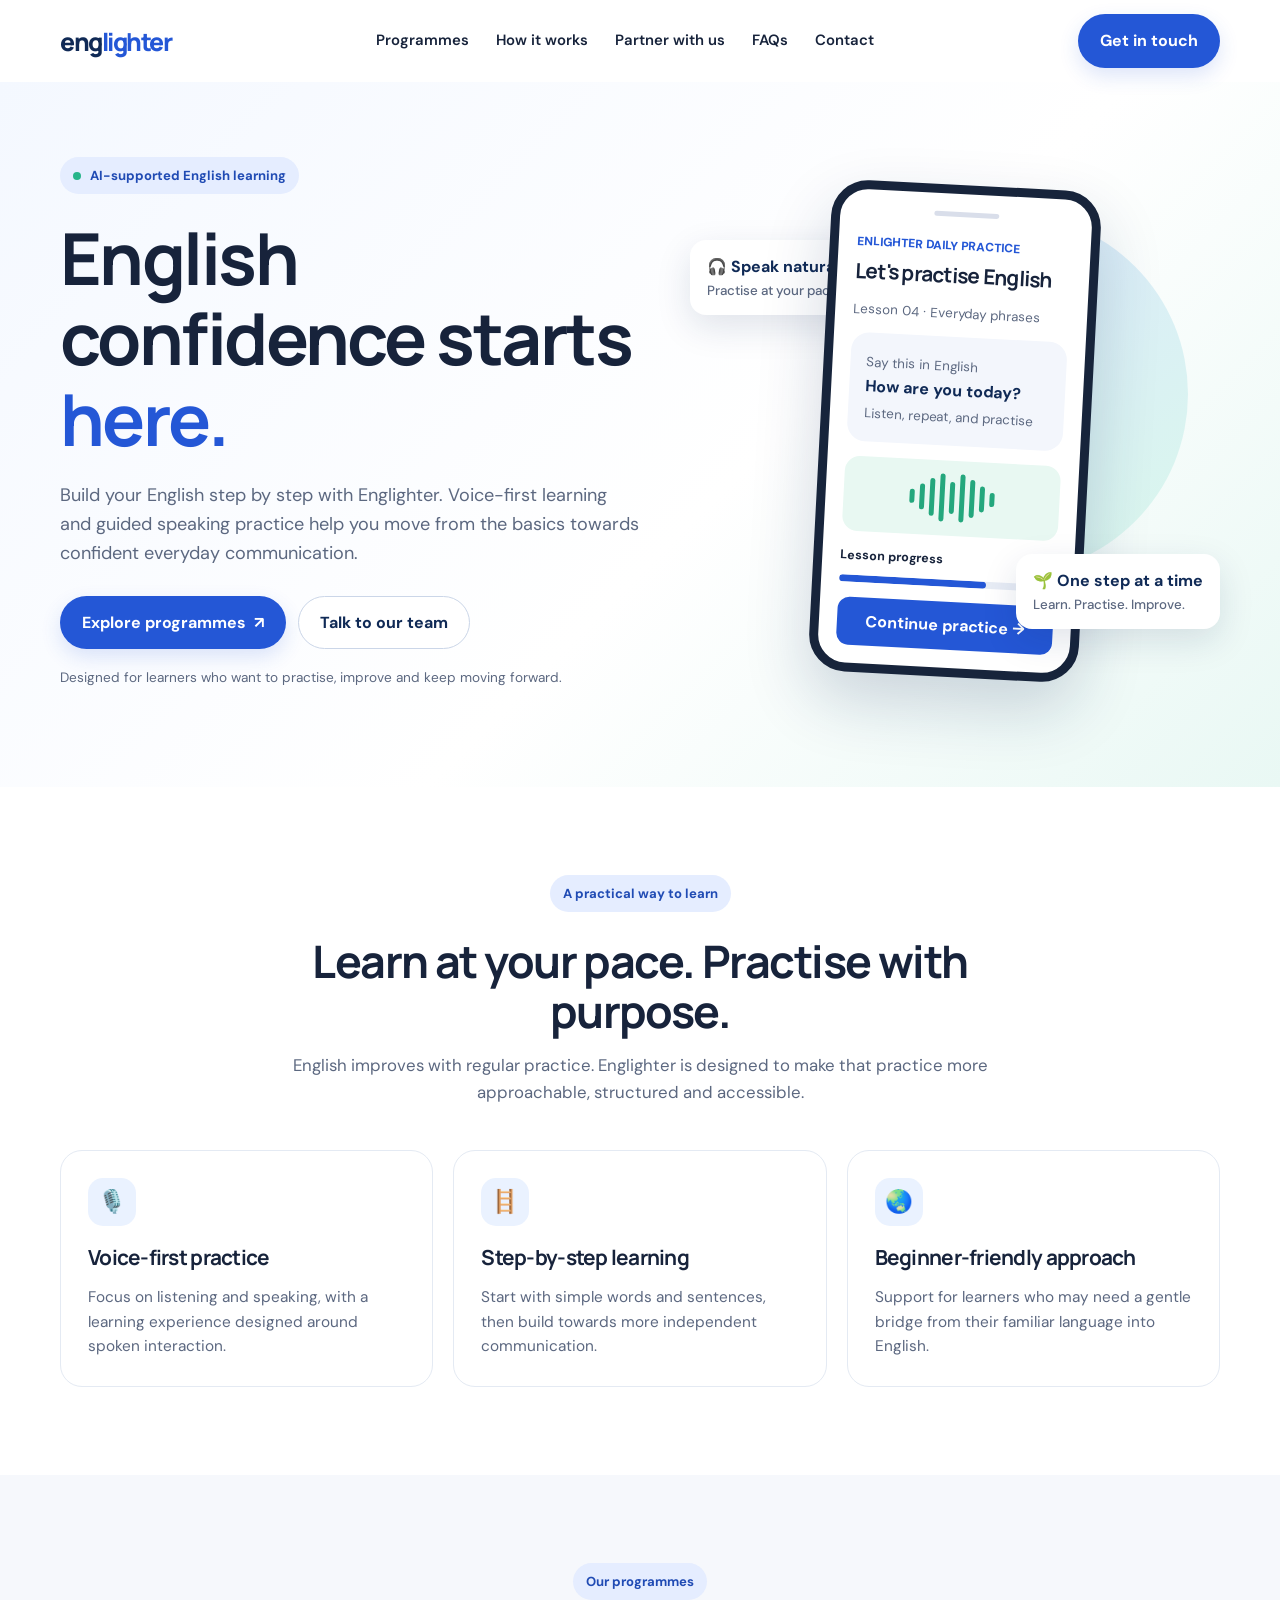
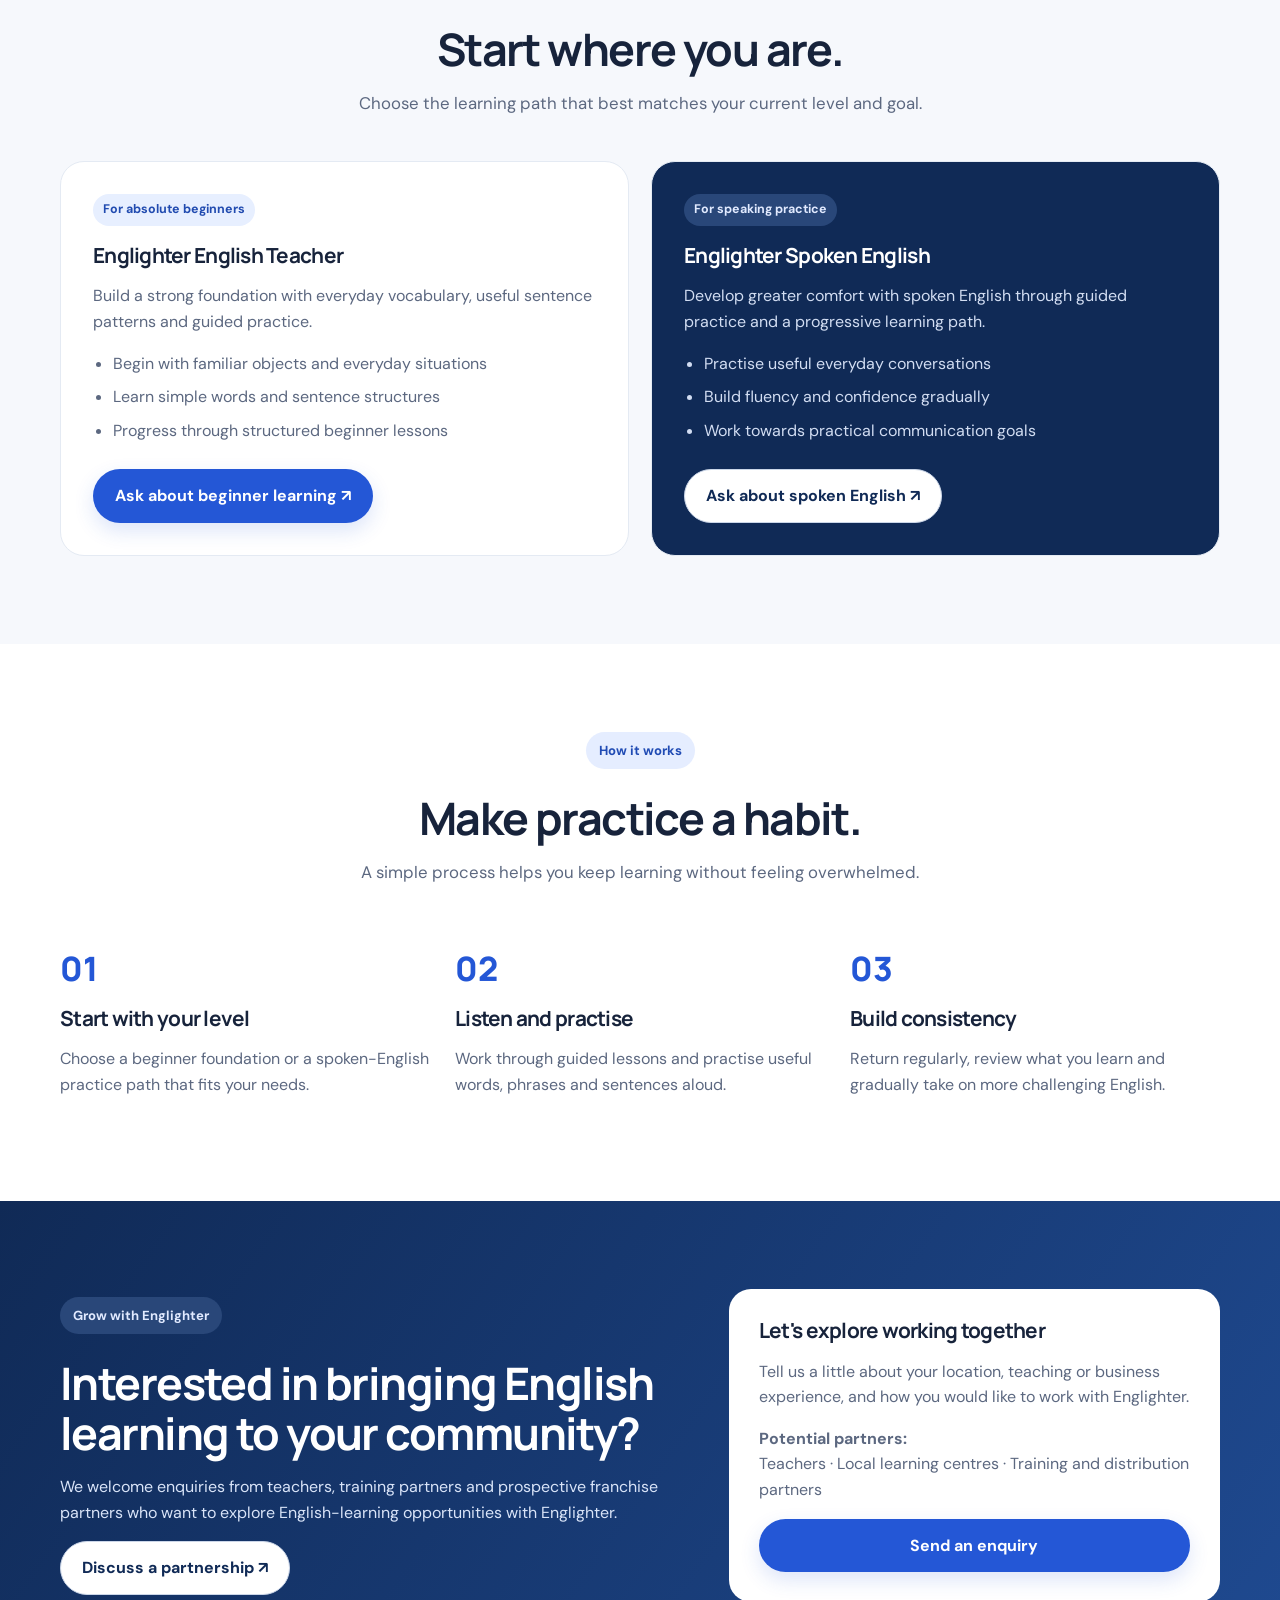
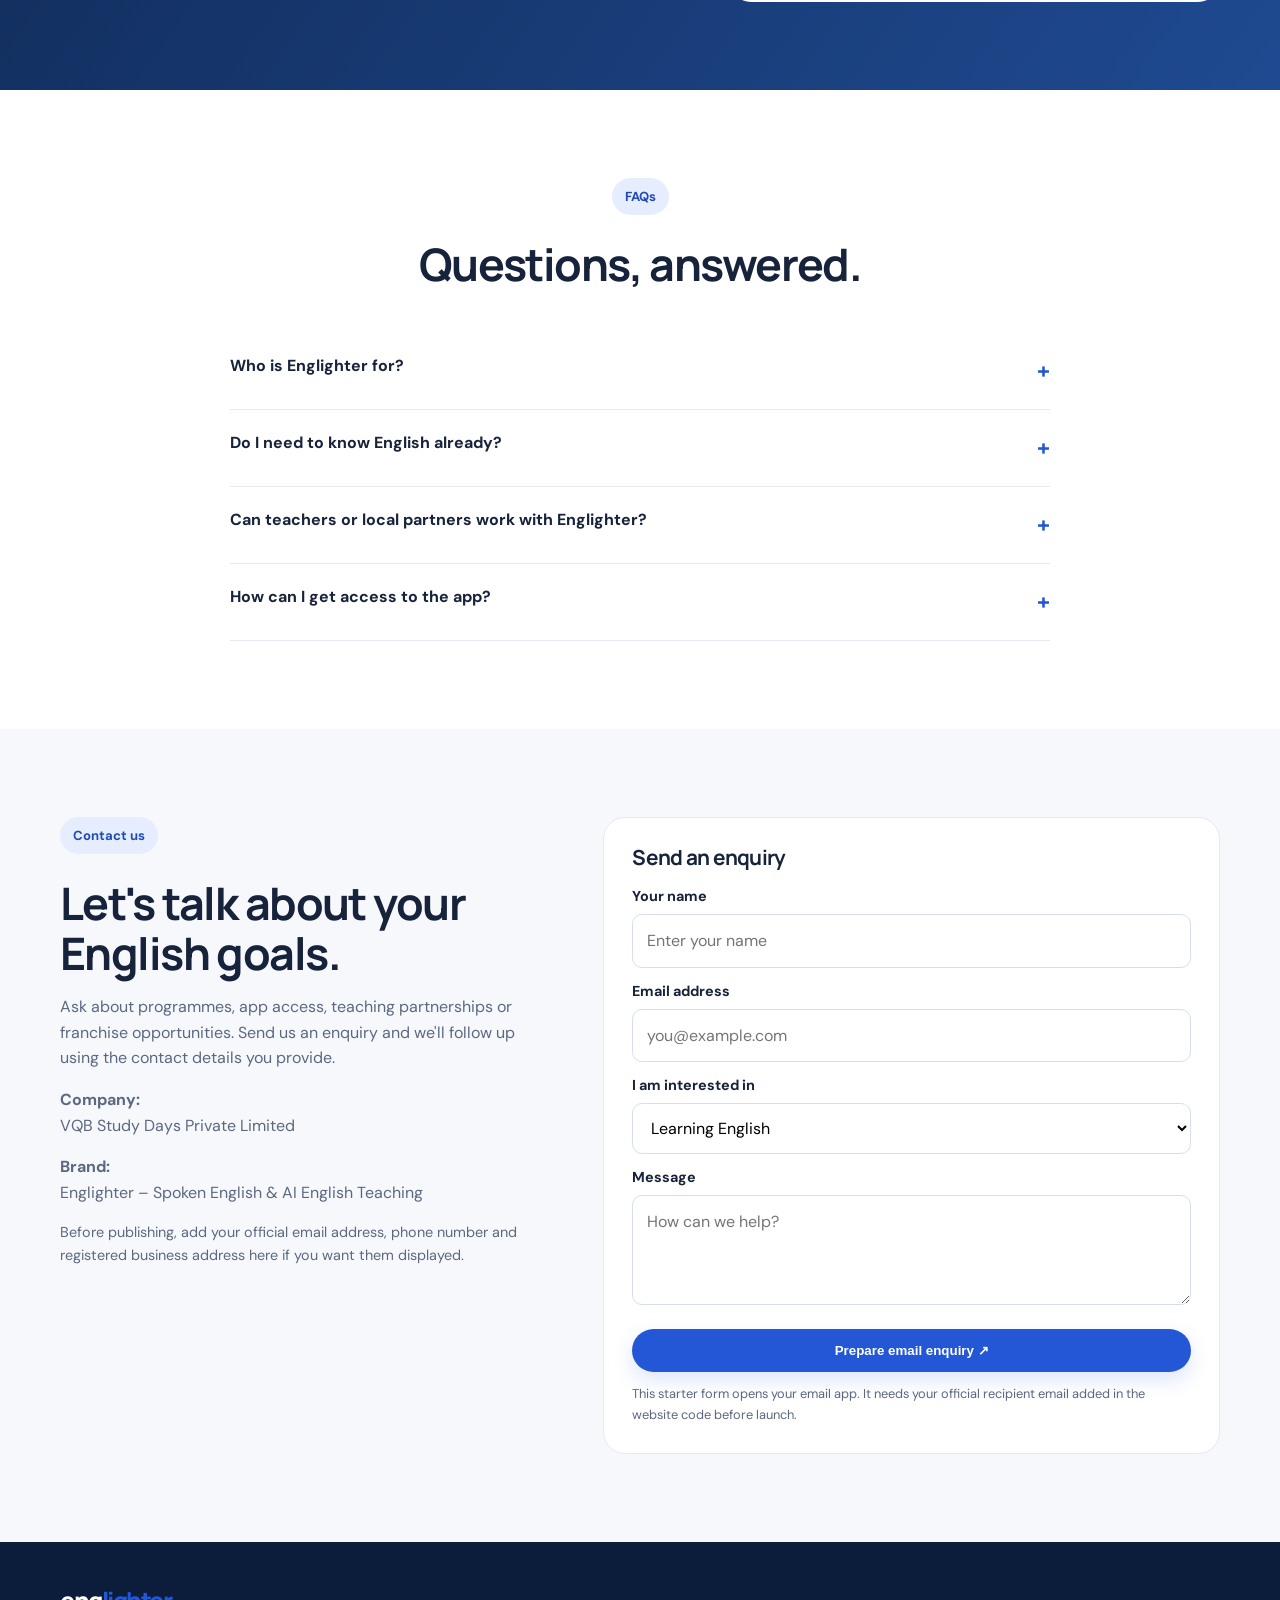
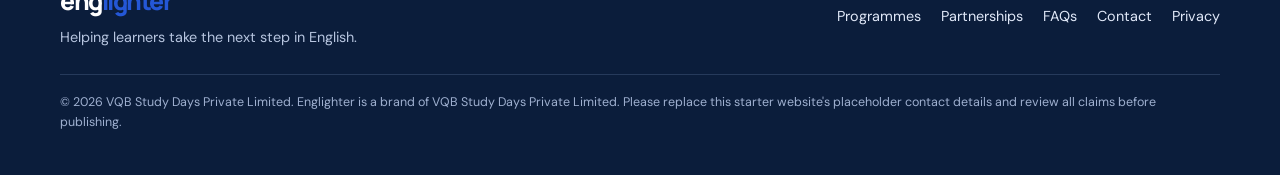
==== index.html @ 609922ed "Add files via upload" ====
<!doctype html>
<html lang="en">
<head>
  <meta charset="utf-8">
  <meta name="viewport" content="width=device-width, initial-scale=1">
  <meta name="description" content="Englighter helps learners build English confidence with AI-supported, voice-first learning for beginners and spoken English practice.">
  <meta name="theme-color" content="#102a56">
  <title>Englighter | Speak English with Confidence</title>
  <link rel="preconnect" href="https://fonts.googleapis.com">
  <link rel="preconnect" href="https://fonts.gstatic.com" crossorigin>
  <link href="https://fonts.googleapis.com/css2?family=DM+Sans:wght@400;500;600;700&family=Manrope:wght@400;500;600;700;800&display=swap" rel="stylesheet">
  <style>
    :root{--navy:#102a56;--blue:#2457d6;--sky:#eaf2ff;--ink:#17233b;--muted:#5c6880;--mint:#c9f4e6;--white:#fff;--line:#e4eaf3}
    *{box-sizing:border-box}html{scroll-behavior:smooth}body{margin:0;font-family:"DM Sans",sans-serif;color:var(--ink);line-height:1.6;background:#fff}
    h1,h2,h3{font-family:Manrope,sans-serif;line-height:1.12;margin:0 0 16px;letter-spacing:-.035em}h1{font-size:clamp(2.7rem,5.6vw,5rem)}h2{font-size:clamp(2rem,3.5vw,3.2rem)}h3{font-size:1.3rem}p{margin:0 0 16px;color:var(--muted)}
    a{color:inherit;text-decoration:none}.wrap{width:min(1160px,calc(100% - 40px));margin:auto}.nav{height:82px;display:flex;align-items:center;justify-content:space-between;gap:24px}.brand{font:800 1.55rem Manrope,sans-serif;letter-spacing:-.06em;color:var(--navy)}.brand span{color:var(--blue)}.navlinks{display:flex;align-items:center;gap:27px;font-size:.93rem;font-weight:600}.navlinks a:hover{color:var(--blue)}
    .btn{display:inline-flex;align-items:center;justify-content:center;border-radius:999px;padding:13px 21px;font-weight:700;transition:.2s;border:1px solid transparent;cursor:pointer}.btn-primary{background:var(--blue);color:#fff;box-shadow:0 8px 20px #2457d628}.btn-primary:hover{background:#1947bd;transform:translateY(-1px)}.btn-outline{border-color:#cbd6e8;color:var(--navy);background:#fff}.btn-outline:hover{border-color:var(--blue);color:var(--blue)}.menu{display:none;border:0;background:none;font-size:1.6rem}
    .hero{background:linear-gradient(135deg,#f4f8ff 0%,#fff 57%,#e9f8f4 100%);padding:75px 0 82px;overflow:hidden}.hero-grid{display:grid;grid-template-columns:1.05fr .95fr;gap:45px;align-items:center}.eyebrow{display:inline-flex;gap:9px;align-items:center;background:#e5edff;color:#204bb4;padding:8px 13px;border-radius:999px;font-size:.82rem;font-weight:700;margin-bottom:24px}.dot{width:8px;height:8px;background:#27b58a;border-radius:50%}.hero h1 em{font-style:normal;color:var(--blue)}.hero-copy{font-size:1.13rem;max-width:580px;margin:22px 0 28px}.actions{display:flex;gap:12px;flex-wrap:wrap}.small-note{font-size:.85rem;margin-top:18px}.visual{position:relative;min-height:440px;display:grid;place-items:center}.orb{position:absolute;width:360px;height:360px;border-radius:50%;background:linear-gradient(145deg,#dce8ff,#d9f7ec);right:6%;top:6%}.phone{position:relative;width:270px;border:9px solid #17243b;border-radius:37px;background:#fff;padding:18px;box-shadow:0 28px 65px #122b5930;transform:rotate(3deg)}.phone-top{height:5px;width:65px;background:#d9deea;border-radius:10px;margin:0 auto 20px}.app-label{font-size:.75rem;font-weight:800;color:var(--blue)}.lesson{background:#f3f6fc;border-radius:18px;padding:16px;margin:12px 0}.lesson strong{display:block;font-size:1rem;color:var(--navy)}.lesson small{color:var(--muted)}.sound{display:flex;gap:5px;align-items:center;justify-content:center;height:75px;background:#e8f8f2;border-radius:15px;margin:15px 0}.sound i{display:block;width:5px;border-radius:8px;background:#24a77d}.sound i:nth-child(1),.sound i:nth-child(9){height:14px}.sound i:nth-child(2),.sound i:nth-child(8){height:26px}.sound i:nth-child(3),.sound i:nth-child(7){height:38px}.sound i:nth-child(4),.sound i:nth-child(6){height:48px}.sound i:nth-child(5){height:32px}.progress{height:7px;border-radius:9px;background:#e7ecf5;margin:10px 0 15px;overflow:hidden}.progress span{display:block;width:68%;height:100%;background:var(--blue);border-radius:9px}.float-card{position:absolute;background:#fff;padding:14px 17px;border-radius:16px;box-shadow:0 12px 35px #122b5920;font-weight:700;color:var(--navy)}.float-card small{display:block;font-weight:500;color:var(--muted)}.float-one{top:55px;left:0}.float-two{bottom:48px;right:0}
    section{padding:88px 0}.center{text-align:center;max-width:730px;margin:0 auto 44px}.center p{font-size:1.05rem}.features{display:grid;grid-template-columns:repeat(3,1fr);gap:20px}.feature{border:1px solid var(--line);border-radius:22px;padding:27px;background:#fff}.iconbox{height:48px;width:48px;border-radius:15px;background:var(--sky);display:grid;place-items:center;font-size:1.4rem;margin-bottom:20px}.feature p{font-size:.96rem;margin:0}.programs{background:#f6f8fc}.program-grid{display:grid;grid-template-columns:1fr 1fr;gap:22px}.program{border-radius:24px;padding:32px;background:#fff;border:1px solid var(--line)}.program:nth-child(2){background:var(--navy);color:#fff}.program:nth-child(2) p{color:#d2ddf2}.tag{display:inline-block;border-radius:999px;background:#e7efff;color:#214bb0;font-weight:700;font-size:.78rem;padding:6px 10px;margin-bottom:18px}.program:nth-child(2) .tag{background:#294779;color:#e1eaff}.program ul{padding-left:20px;color:var(--muted)}.program:nth-child(2) ul{color:#d2ddf2}.program li{margin:8px 0}.program .btn{margin-top:10px}.steps{display:grid;grid-template-columns:repeat(3,1fr);gap:25px;counter-reset:step}.step{padding-top:15px}.step:before{counter-increment:step;content:"0" counter(step);display:block;font:800 2.1rem Manrope,sans-serif;color:var(--blue);margin-bottom:16px}.partner{background:linear-gradient(125deg,#102a56,#1f4a91);color:#fff}.partner p{color:#d9e4f8}.partner-grid{display:grid;grid-template-columns:1fr .8fr;gap:55px;align-items:center}.partner-card{background:#fff;color:var(--ink);padding:30px;border-radius:22px}.partner-card p{color:var(--muted)}.partner-card .btn{width:100%}.faq-list{max-width:820px;margin:auto}.faq-item{border-bottom:1px solid var(--line);padding:20px 0}.faq-item summary{font-weight:700;cursor:pointer;list-style:none;display:flex;justify-content:space-between;gap:20px}.faq-item summary:after{content:"+";font-size:1.4rem;color:var(--blue)}.faq-item[open] summary:after{content:"−"}.faq-item p{padding-top:14px;margin:0}.contact{background:#f6f8fc}.contact-grid{display:grid;grid-template-columns:.8fr 1fr;gap:50px}.contact-box{background:#fff;border:1px solid var(--line);border-radius:22px;padding:28px}.contact-box label{display:block;font-weight:700;font-size:.9rem;margin:12px 0 6px}.contact-box input,.contact-box textarea,.contact-box select{width:100%;padding:13px 14px;border:1px solid #d6dfed;border-radius:10px;font:inherit;background:#fff}.contact-box textarea{min-height:110px;resize:vertical}.contact-box button{margin-top:16px;width:100%}.form-note{font-size:.8rem;margin:12px 0 0}.footer{background:#0b1d3b;color:#fff;padding:42px 0}.footer-grid{display:flex;justify-content:space-between;gap:30px;align-items:center}.footer p{color:#b7c5df;margin:8px 0 0;font-size:.9rem}.footer-links{display:flex;gap:20px;flex-wrap:wrap;font-size:.9rem;color:#e0e8f8}.legal{font-size:.78rem;color:#9fb0d0;margin-top:25px;border-top:1px solid #263a5b;padding-top:18px}
    @media(max-width:800px){.navlinks{display:none;position:absolute;top:72px;left:20px;right:20px;background:#fff;padding:22px;border:1px solid var(--line);border-radius:18px;box-shadow:0 15px 30px #122b5918;flex-direction:column;align-items:stretch;z-index:10}.navlinks.open{display:flex}.menu{display:block}.nav .btn{display:none}.hero{padding:50px 0}.hero-grid,.partner-grid,.contact-grid{grid-template-columns:1fr}.visual{min-height:420px}.features,.steps{grid-template-columns:1fr}.program-grid{grid-template-columns:1fr}section{padding:65px 0}.partner-grid{gap:30px}.footer-grid{align-items:flex-start;flex-direction:column}}
    @media(prefers-reduced-motion:reduce){html{scroll-behavior:auto}*{transition:none!important}}
  </style>
</head>
<body>
<header class="wrap nav">
  <a class="brand" href="#home" aria-label="Englighter home">eng<span>lighter</span></a>
  <nav class="navlinks" id="navlinks" aria-label="Main navigation">
    <a href="#programmes">Programmes</a><a href="#how">How it works</a><a href="#partners">Partner with us</a><a href="#faq">FAQs</a><a href="#contact">Contact</a>
  </nav>
  <a class="btn btn-primary" href="#contact">Get in touch</a>
  <button class="menu" id="menu" aria-label="Open menu" aria-expanded="false">☰</button>
</header>
<main>
  <section class="hero" id="home">
    <div class="wrap hero-grid">
      <div>
        <div class="eyebrow"><span class="dot"></span> AI-supported English learning</div>
        <h1>English confidence starts <em>here.</em></h1>
        <p class="hero-copy">Build your English step by step with Englighter. Voice-first learning and guided speaking practice help you move from the basics towards confident everyday communication.</p>
        <div class="actions"><a class="btn btn-primary" href="#programmes">Explore programmes&nbsp; ↗</a><a class="btn btn-outline" href="#contact">Talk to our team</a></div>
        <p class="small-note">Designed for learners who want to practise, improve and keep moving forward.</p>
      </div>
      <div class="visual" aria-label="Illustration of a language learning app">
        <div class="orb"></div>
        <div class="float-card float-one">🎧 Speak naturally<small>Practise at your pace</small></div>
        <div class="phone">
          <div class="phone-top"></div><div class="app-label">ENLIGHTER DAILY PRACTICE</div>
          <h3 style="margin-top:8px">Let's practise English</h3>
          <p style="font-size:.83rem;margin-bottom:8px">Lesson 04 · Everyday phrases</p>
          <div class="lesson"><small>Say this in English</small><strong>How are you today?</strong><small>Listen, repeat, and practise</small></div>
          <div class="sound" aria-hidden="true"><i></i><i></i><i></i><i></i><i></i><i></i><i></i><i></i><i></i></div>
          <div style="display:flex;justify-content:space-between;font-size:.78rem;font-weight:700"><span>Lesson progress</span><span>68%</span></div><div class="progress"><span></span></div>
          <div style="text-align:center;background:#2457d6;color:white;border-radius:12px;padding:11px;font-weight:700">Continue practice →</div>
        </div>
        <div class="float-card float-two">🌱 One step at a time<small>Learn. Practise. Improve.</small></div>
      </div>
    </div>
  </section>
  <section>
    <div class="wrap">
      <div class="center"><div class="eyebrow">A practical way to learn</div><h2>Learn at your pace. Practise with purpose.</h2><p>English improves with regular practice. Englighter is designed to make that practice more approachable, structured and accessible.</p></div>
      <div class="features">
        <article class="feature"><div class="iconbox">🎙️</div><h3>Voice-first practice</h3><p>Focus on listening and speaking, with a learning experience designed around spoken interaction.</p></article>
        <article class="feature"><div class="iconbox">🪜</div><h3>Step-by-step learning</h3><p>Start with simple words and sentences, then build towards more independent communication.</p></article>
        <article class="feature"><div class="iconbox">🌏</div><h3>Beginner-friendly approach</h3><p>Support for learners who may need a gentle bridge from their familiar language into English.</p></article>
      </div>
    </div>
  </section>
  <section class="programs" id="programmes">
    <div class="wrap">
      <div class="center"><div class="eyebrow">Our programmes</div><h2>Start where you are.</h2><p>Choose the learning path that best matches your current level and goal.</p></div>
      <div class="program-grid">
        <article class="program"><span class="tag">For absolute beginners</span><h3>Englighter English Teacher</h3><p>Build a strong foundation with everyday vocabulary, useful sentence patterns and guided practice.</p><ul><li>Begin with familiar objects and everyday situations</li><li>Learn simple words and sentence structures</li><li>Progress through structured beginner lessons</li></ul><a class="btn btn-primary" href="#contact">Ask about beginner learning ↗</a></article>
        <article class="program"><span class="tag">For speaking practice</span><h3>Englighter Spoken English</h3><p>Develop greater comfort with spoken English through guided practice and a progressive learning path.</p><ul><li>Practise useful everyday conversations</li><li>Build fluency and confidence gradually</li><li>Work towards practical communication goals</li></ul><a class="btn btn-outline" href="#contact">Ask about spoken English ↗</a></article>
      </div>
    </div>
  </section>
  <section id="how">
    <div class="wrap">
      <div class="center"><div class="eyebrow">How it works</div><h2>Make practice a habit.</h2><p>A simple process helps you keep learning without feeling overwhelmed.</p></div>
      <div class="steps">
        <article class="step"><h3>Start with your level</h3><p>Choose a beginner foundation or a spoken-English practice path that fits your needs.</p></article>
        <article class="step"><h3>Listen and practise</h3><p>Work through guided lessons and practise useful words, phrases and sentences aloud.</p></article>
        <article class="step"><h3>Build consistency</h3><p>Return regularly, review what you learn and gradually take on more challenging English.</p></article>
      </div>
    </div>
  </section>
  <section class="partner" id="partners">
    <div class="wrap partner-grid">
      <div><div class="eyebrow" style="background:#294779;color:#e1eaff">Grow with Englighter</div><h2>Interested in bringing English learning to your community?</h2><p>We welcome enquiries from teachers, training partners and prospective franchise partners who want to explore English-learning opportunities with Englighter.</p><a class="btn btn-outline" href="#contact">Discuss a partnership ↗</a></div>
      <div class="partner-card"><h3>Let's explore working together</h3><p>Tell us a little about your location, teaching or business experience, and how you would like to work with Englighter.</p><p><strong>Potential partners:</strong><br>Teachers · Local learning centres · Training and distribution partners</p><a class="btn btn-primary" href="#contact">Send an enquiry</a></div>
    </div>
  </section>
  <section id="faq">
    <div class="wrap"><div class="center"><div class="eyebrow">FAQs</div><h2>Questions, answered.</h2></div>
      <div class="faq-list">
        <details class="faq-item"><summary>Who is Englighter for?</summary><p>Englighter is designed for people who want to improve their English, including absolute beginners and learners looking to develop spoken-English confidence.</p></details>
        <details class="faq-item"><summary>Do I need to know English already?</summary><p>The Englighter English Teacher programme is intended to support learners starting from the basics. Contact us to discuss which learning path may suit you.</p></details>
        <details class="faq-item"><summary>Can teachers or local partners work with Englighter?</summary><p>Yes, we welcome enquiries from teachers and prospective partners. Contact our team to discuss the current partnership model and requirements.</p></details>
        <details class="faq-item"><summary>How can I get access to the app?</summary><p>Please contact us for the current app availability, access instructions and programme details.</p></details>
      </div>
    </div>
  </section>
  <section class="contact" id="contact">
    <div class="wrap contact-grid">
      <div><div class="eyebrow">Contact us</div><h2>Let's talk about your English goals.</h2><p>Ask about programmes, app access, teaching partnerships or franchise opportunities. Send us an enquiry and we'll follow up using the contact details you provide.</p><p><strong>Company:</strong><br>VQB Study Days Private Limited</p><p><strong>Brand:</strong><br>Englighter – Spoken English & AI English Teaching</p><p style="font-size:.9rem">Before publishing, add your official email address, phone number and registered business address here if you want them displayed.</p></div>
      <form class="contact-box" id="contactForm">
        <h3>Send an enquiry</h3>
        <label for="name">Your name</label><input id="name" name="name" required placeholder="Enter your name">
        <label for="email">Email address</label><input id="email" name="email" type="email" required placeholder="you@example.com">
        <label for="interest">I am interested in</label><select id="interest" name="interest"><option>Learning English</option><option>Englighter app access</option><option>Teacher partnership</option><option>Franchise / business partnership</option><option>Other enquiry</option></select>
        <label for="message">Message</label><textarea id="message" name="message" required placeholder="How can we help?"></textarea>
        <button class="btn btn-primary" type="submit">Prepare email enquiry ↗</button>
        <p class="form-note" id="formNote">This starter form opens your email app. It needs your official recipient email added in the website code before launch.</p>
      </form>
    </div>
  </section>
</main>
<footer class="footer"><div class="wrap"><div class="footer-grid"><div><a class="brand" href="#home" style="color:#fff">eng<span>lighter</span></a><p>Helping learners take the next step in English.</p></div><div class="footer-links"><a href="#programmes">Programmes</a><a href="#partners">Partnerships</a><a href="#faq">FAQs</a><a href="#contact">Contact</a><a href="privacy.html">Privacy</a></div></div><div class="legal">© <span id="year"></span> VQB Study Days Private Limited. Englighter is a brand of VQB Study Days Private Limited. Please replace this starter website's placeholder contact details and review all claims before publishing.</div></div></footer>
<script>
  const menu=document.getElementById('menu'), nav=document.getElementById('navlinks');
  menu.addEventListener('click',()=>{const open=nav.classList.toggle('open');menu.setAttribute('aria-expanded',String(open));menu.textContent=open?'✕':'☰'});
  nav.querySelectorAll('a').forEach(a=>a.addEventListener('click',()=>{nav.classList.remove('open');menu.setAttribute('aria-expanded','false');menu.textContent='☰'}));
  document.getElementById('year').textContent=new Date().getFullYear();
  // Replace this with the official Englighter enquiry email before publishing.
  const ENQUIRY_EMAIL = 'REPLACE-WITH-YOUR-OFFICIAL-EMAIL@example.com';
  document.getElementById('contactForm').addEventListener('submit',e=>{
    e.preventDefault();
    if(ENQUIRY_EMAIL.includes('REPLACE-WITH-YOUR')){
      document.getElementById('formNote').textContent='Website preview only: add your official enquiry email in index.html before using this form.';
      return;
    }
    const d=new FormData(e.target);
    const subject=encodeURIComponent('Englighter website enquiry: '+d.get('interest'));
    const body=encodeURIComponent('Name: '+d.get('name')+'\nEmail: '+d.get('email')+'\nInterest: '+d.get('interest')+'\n\nMessage:\n'+d.get('message'));
    window.location.href='mailto:'+ENQUIRY_EMAIL+'?subject='+subject+'&body='+body;
  });
</script>
</body>
</html>
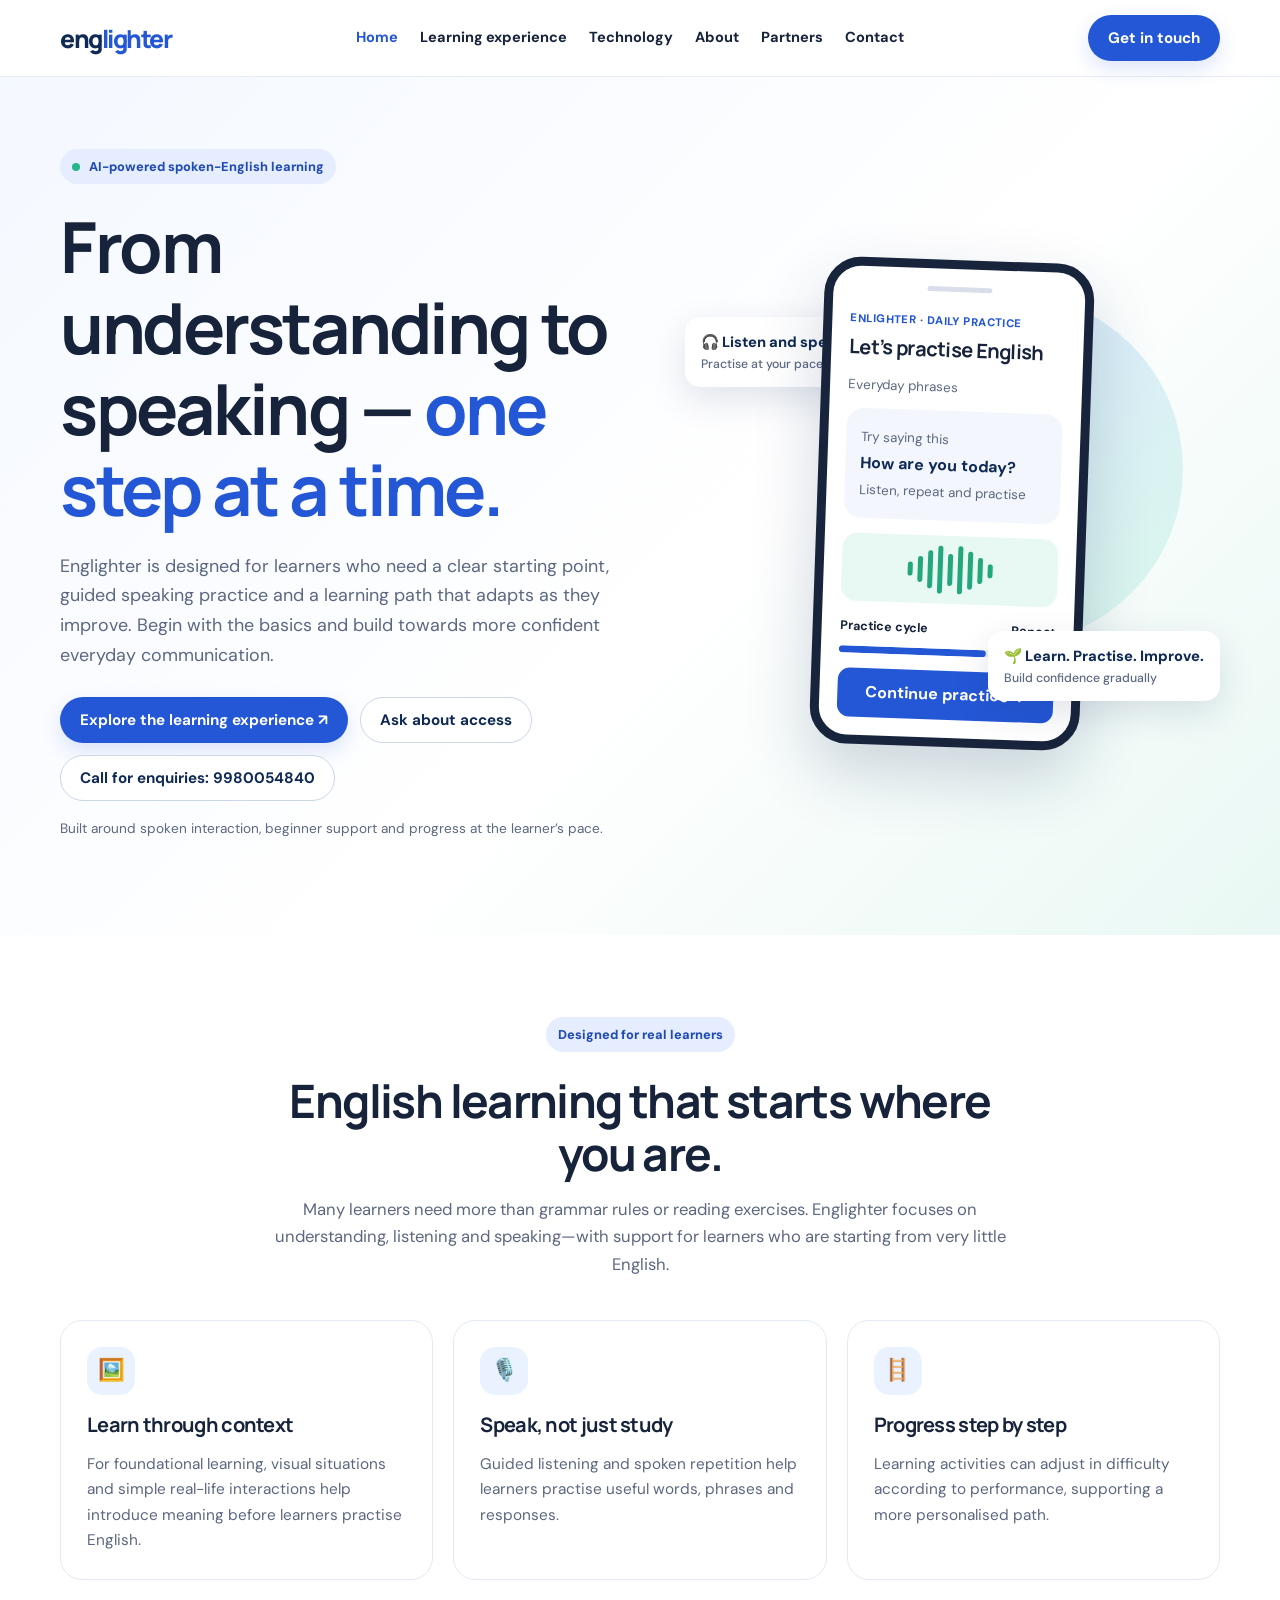
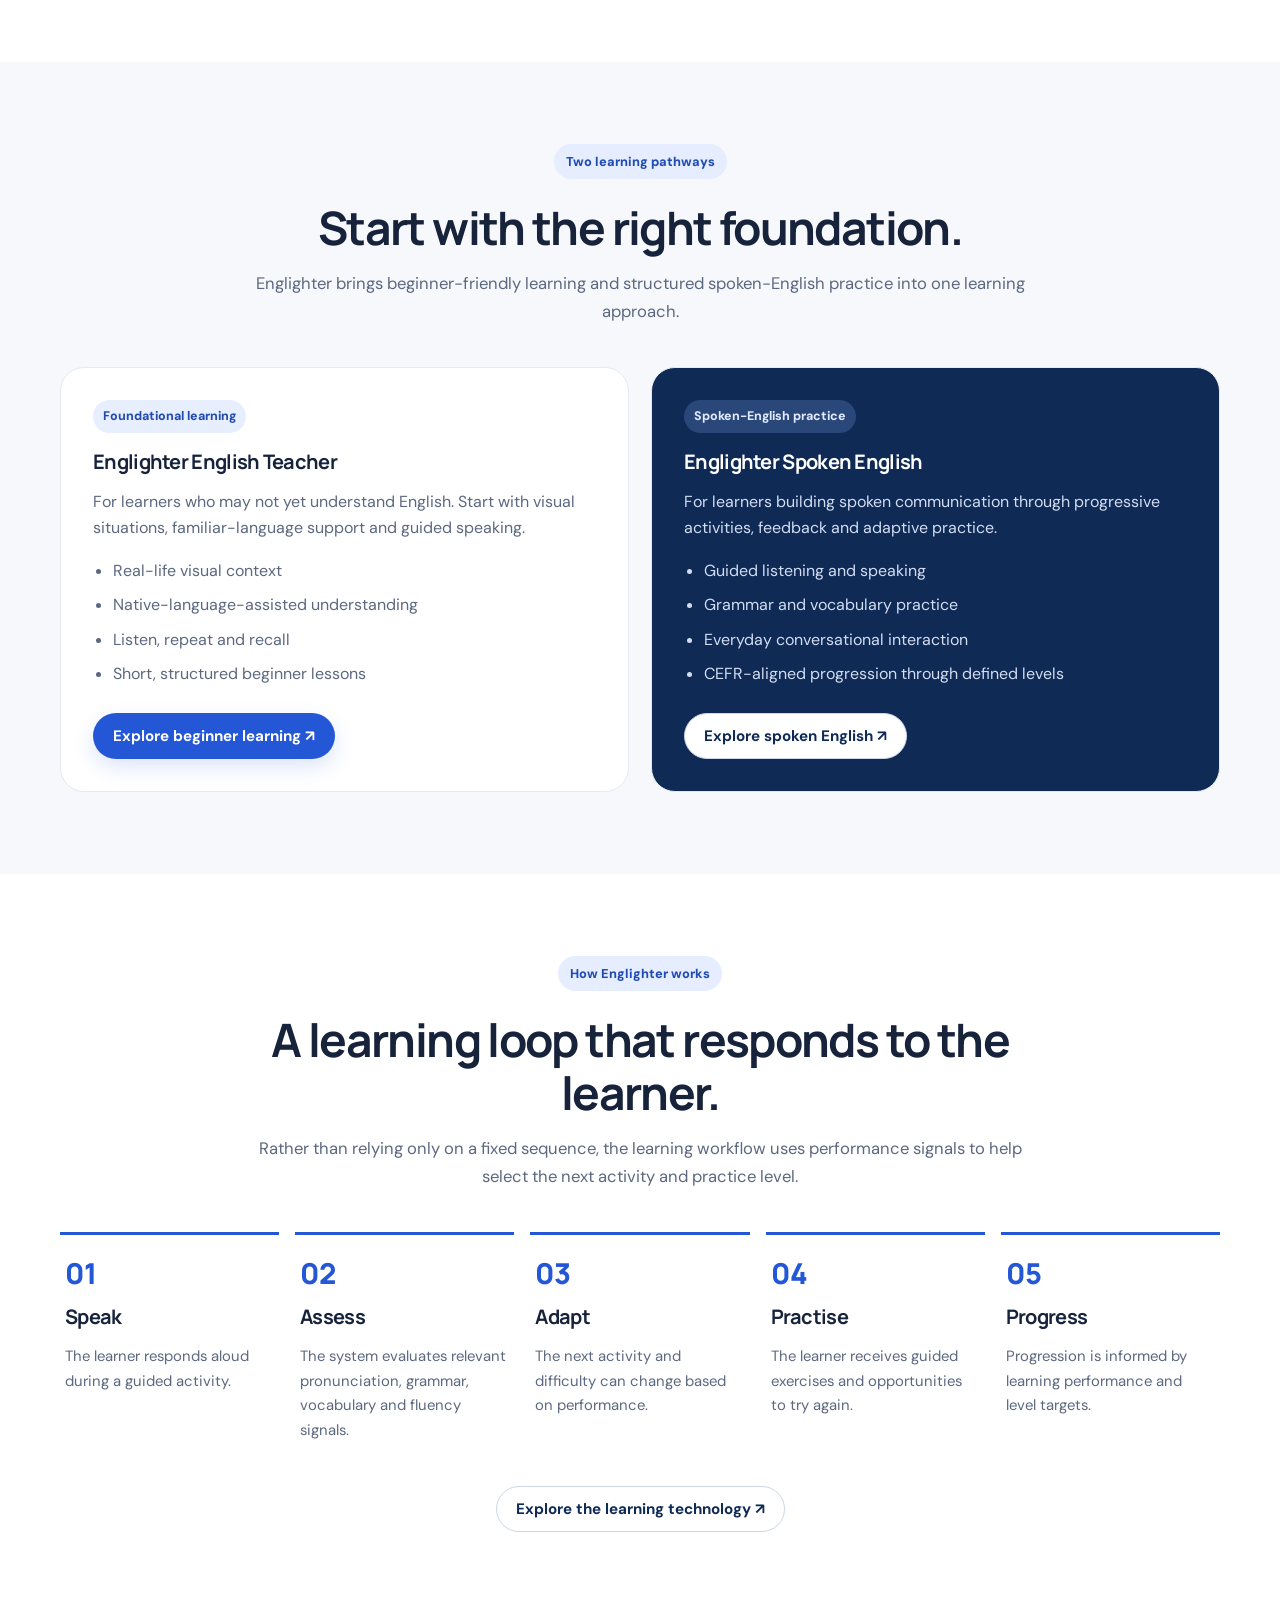
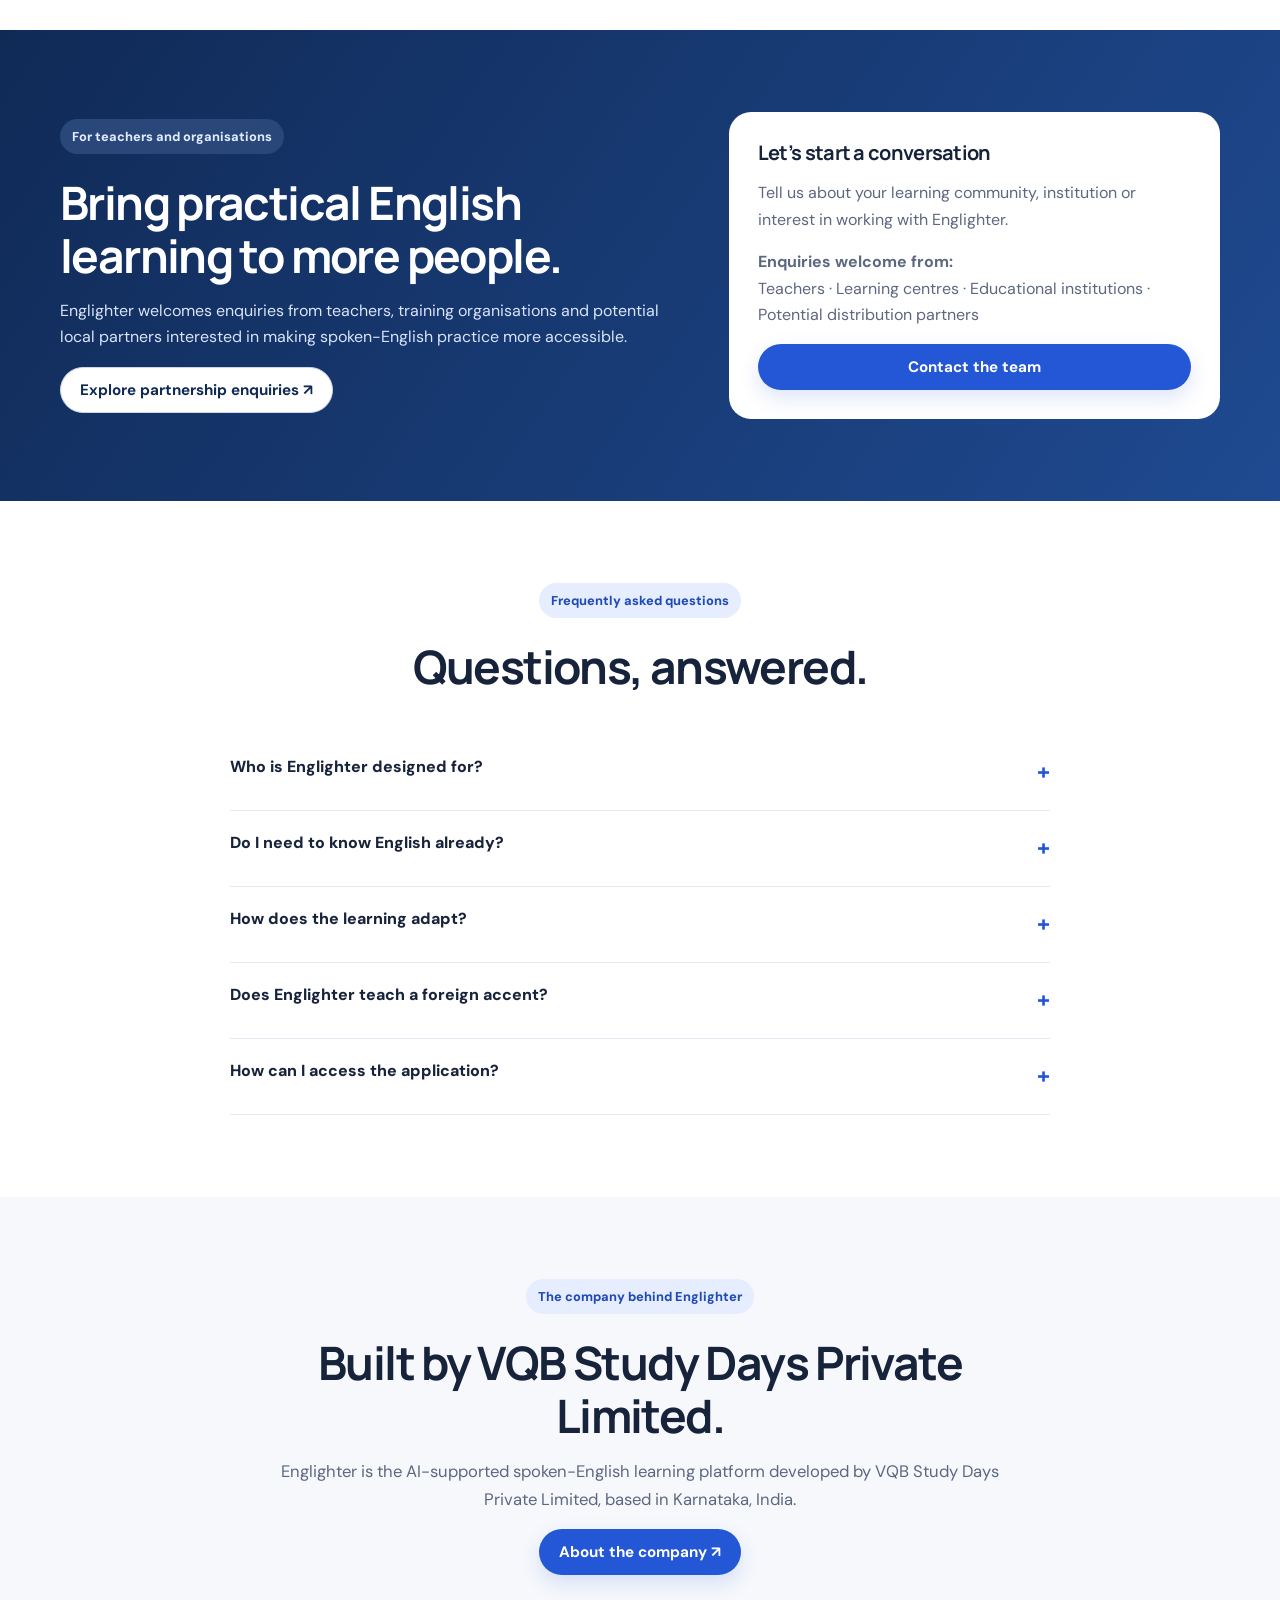
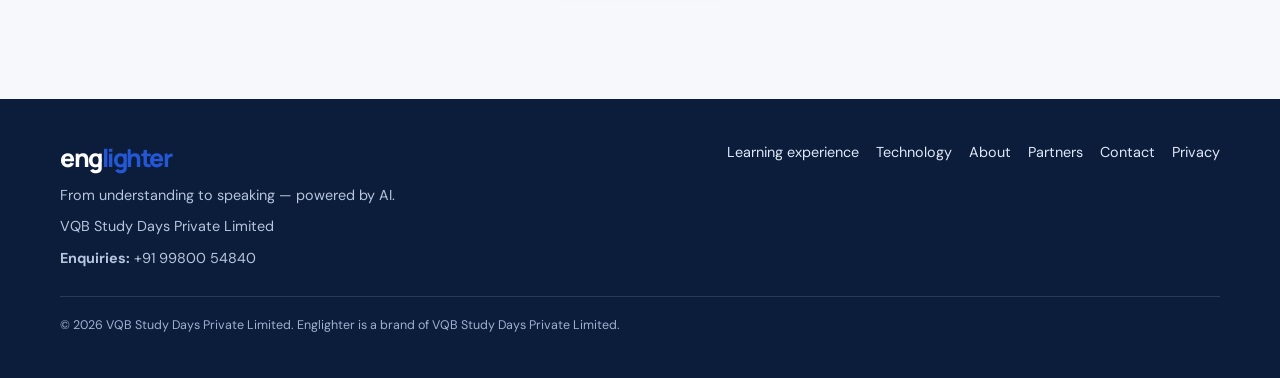
==== commit ec9fece7: "Update Englighter website and enquiry number" ====
--- a/index.html
+++ b/index.html
@@ -1,140 +1,7 @@
-<!doctype html>
-<html lang="en">
-<head>
-  <meta charset="utf-8">
-  <meta name="viewport" content="width=device-width, initial-scale=1">
-  <meta name="description" content="Englighter helps learners build English confidence with AI-supported, voice-first learning for beginners and spoken English practice.">
-  <meta name="theme-color" content="#102a56">
-  <title>Englighter | Speak English with Confidence</title>
-  <link rel="preconnect" href="https://fonts.googleapis.com">
-  <link rel="preconnect" href="https://fonts.gstatic.com" crossorigin>
-  <link href="https://fonts.googleapis.com/css2?family=DM+Sans:wght@400;500;600;700&family=Manrope:wght@400;500;600;700;800&display=swap" rel="stylesheet">
-  <style>
-    :root{--navy:#102a56;--blue:#2457d6;--sky:#eaf2ff;--ink:#17233b;--muted:#5c6880;--mint:#c9f4e6;--white:#fff;--line:#e4eaf3}
-    *{box-sizing:border-box}html{scroll-behavior:smooth}body{margin:0;font-family:"DM Sans",sans-serif;color:var(--ink);line-height:1.6;background:#fff}
-    h1,h2,h3{font-family:Manrope,sans-serif;line-height:1.12;margin:0 0 16px;letter-spacing:-.035em}h1{font-size:clamp(2.7rem,5.6vw,5rem)}h2{font-size:clamp(2rem,3.5vw,3.2rem)}h3{font-size:1.3rem}p{margin:0 0 16px;color:var(--muted)}
-    a{color:inherit;text-decoration:none}.wrap{width:min(1160px,calc(100% - 40px));margin:auto}.nav{height:82px;display:flex;align-items:center;justify-content:space-between;gap:24px}.brand{font:800 1.55rem Manrope,sans-serif;letter-spacing:-.06em;color:var(--navy)}.brand span{color:var(--blue)}.navlinks{display:flex;align-items:center;gap:27px;font-size:.93rem;font-weight:600}.navlinks a:hover{color:var(--blue)}
-    .btn{display:inline-flex;align-items:center;justify-content:center;border-radius:999px;padding:13px 21px;font-weight:700;transition:.2s;border:1px solid transparent;cursor:pointer}.btn-primary{background:var(--blue);color:#fff;box-shadow:0 8px 20px #2457d628}.btn-primary:hover{background:#1947bd;transform:translateY(-1px)}.btn-outline{border-color:#cbd6e8;color:var(--navy);background:#fff}.btn-outline:hover{border-color:var(--blue);color:var(--blue)}.menu{display:none;border:0;background:none;font-size:1.6rem}
-    .hero{background:linear-gradient(135deg,#f4f8ff 0%,#fff 57%,#e9f8f4 100%);padding:75px 0 82px;overflow:hidden}.hero-grid{display:grid;grid-template-columns:1.05fr .95fr;gap:45px;align-items:center}.eyebrow{display:inline-flex;gap:9px;align-items:center;background:#e5edff;color:#204bb4;padding:8px 13px;border-radius:999px;font-size:.82rem;font-weight:700;margin-bottom:24px}.dot{width:8px;height:8px;background:#27b58a;border-radius:50%}.hero h1 em{font-style:normal;color:var(--blue)}.hero-copy{font-size:1.13rem;max-width:580px;margin:22px 0 28px}.actions{display:flex;gap:12px;flex-wrap:wrap}.small-note{font-size:.85rem;margin-top:18px}.visual{position:relative;min-height:440px;display:grid;place-items:center}.orb{position:absolute;width:360px;height:360px;border-radius:50%;background:linear-gradient(145deg,#dce8ff,#d9f7ec);right:6%;top:6%}.phone{position:relative;width:270px;border:9px solid #17243b;border-radius:37px;background:#fff;padding:18px;box-shadow:0 28px 65px #122b5930;transform:rotate(3deg)}.phone-top{height:5px;width:65px;background:#d9deea;border-radius:10px;margin:0 auto 20px}.app-label{font-size:.75rem;font-weight:800;color:var(--blue)}.lesson{background:#f3f6fc;border-radius:18px;padding:16px;margin:12px 0}.lesson strong{display:block;font-size:1rem;color:var(--navy)}.lesson small{color:var(--muted)}.sound{display:flex;gap:5px;align-items:center;justify-content:center;height:75px;background:#e8f8f2;border-radius:15px;margin:15px 0}.sound i{display:block;width:5px;border-radius:8px;background:#24a77d}.sound i:nth-child(1),.sound i:nth-child(9){height:14px}.sound i:nth-child(2),.sound i:nth-child(8){height:26px}.sound i:nth-child(3),.sound i:nth-child(7){height:38px}.sound i:nth-child(4),.sound i:nth-child(6){height:48px}.sound i:nth-child(5){height:32px}.progress{height:7px;border-radius:9px;background:#e7ecf5;margin:10px 0 15px;overflow:hidden}.progress span{display:block;width:68%;height:100%;background:var(--blue);border-radius:9px}.float-card{position:absolute;background:#fff;padding:14px 17px;border-radius:16px;box-shadow:0 12px 35px #122b5920;font-weight:700;color:var(--navy)}.float-card small{display:block;font-weight:500;color:var(--muted)}.float-one{top:55px;left:0}.float-two{bottom:48px;right:0}
-    section{padding:88px 0}.center{text-align:center;max-width:730px;margin:0 auto 44px}.center p{font-size:1.05rem}.features{display:grid;grid-template-columns:repeat(3,1fr);gap:20px}.feature{border:1px solid var(--line);border-radius:22px;padding:27px;background:#fff}.iconbox{height:48px;width:48px;border-radius:15px;background:var(--sky);display:grid;place-items:center;font-size:1.4rem;margin-bottom:20px}.feature p{font-size:.96rem;margin:0}.programs{background:#f6f8fc}.program-grid{display:grid;grid-template-columns:1fr 1fr;gap:22px}.program{border-radius:24px;padding:32px;background:#fff;border:1px solid var(--line)}.program:nth-child(2){background:var(--navy);color:#fff}.program:nth-child(2) p{color:#d2ddf2}.tag{display:inline-block;border-radius:999px;background:#e7efff;color:#214bb0;font-weight:700;font-size:.78rem;padding:6px 10px;margin-bottom:18px}.program:nth-child(2) .tag{background:#294779;color:#e1eaff}.program ul{padding-left:20px;color:var(--muted)}.program:nth-child(2) ul{color:#d2ddf2}.program li{margin:8px 0}.program .btn{margin-top:10px}.steps{display:grid;grid-template-columns:repeat(3,1fr);gap:25px;counter-reset:step}.step{padding-top:15px}.step:before{counter-increment:step;content:"0" counter(step);display:block;font:800 2.1rem Manrope,sans-serif;color:var(--blue);margin-bottom:16px}.partner{background:linear-gradient(125deg,#102a56,#1f4a91);color:#fff}.partner p{color:#d9e4f8}.partner-grid{display:grid;grid-template-columns:1fr .8fr;gap:55px;align-items:center}.partner-card{background:#fff;color:var(--ink);padding:30px;border-radius:22px}.partner-card p{color:var(--muted)}.partner-card .btn{width:100%}.faq-list{max-width:820px;margin:auto}.faq-item{border-bottom:1px solid var(--line);padding:20px 0}.faq-item summary{font-weight:700;cursor:pointer;list-style:none;display:flex;justify-content:space-between;gap:20px}.faq-item summary:after{content:"+";font-size:1.4rem;color:var(--blue)}.faq-item[open] summary:after{content:"−"}.faq-item p{padding-top:14px;margin:0}.contact{background:#f6f8fc}.contact-grid{display:grid;grid-template-columns:.8fr 1fr;gap:50px}.contact-box{background:#fff;border:1px solid var(--line);border-radius:22px;padding:28px}.contact-box label{display:block;font-weight:700;font-size:.9rem;margin:12px 0 6px}.contact-box input,.contact-box textarea,.contact-box select{width:100%;padding:13px 14px;border:1px solid #d6dfed;border-radius:10px;font:inherit;background:#fff}.contact-box textarea{min-height:110px;resize:vertical}.contact-box button{margin-top:16px;width:100%}.form-note{font-size:.8rem;margin:12px 0 0}.footer{background:#0b1d3b;color:#fff;padding:42px 0}.footer-grid{display:flex;justify-content:space-between;gap:30px;align-items:center}.footer p{color:#b7c5df;margin:8px 0 0;font-size:.9rem}.footer-links{display:flex;gap:20px;flex-wrap:wrap;font-size:.9rem;color:#e0e8f8}.legal{font-size:.78rem;color:#9fb0d0;margin-top:25px;border-top:1px solid #263a5b;padding-top:18px}
-    @media(max-width:800px){.navlinks{display:none;position:absolute;top:72px;left:20px;right:20px;background:#fff;padding:22px;border:1px solid var(--line);border-radius:18px;box-shadow:0 15px 30px #122b5918;flex-direction:column;align-items:stretch;z-index:10}.navlinks.open{display:flex}.menu{display:block}.nav .btn{display:none}.hero{padding:50px 0}.hero-grid,.partner-grid,.contact-grid{grid-template-columns:1fr}.visual{min-height:420px}.features,.steps{grid-template-columns:1fr}.program-grid{grid-template-columns:1fr}section{padding:65px 0}.partner-grid{gap:30px}.footer-grid{align-items:flex-start;flex-direction:column}}
-    @media(prefers-reduced-motion:reduce){html{scroll-behavior:auto}*{transition:none!important}}
-  </style>
-</head>
-<body>
-<header class="wrap nav">
-  <a class="brand" href="#home" aria-label="Englighter home">eng<span>lighter</span></a>
-  <nav class="navlinks" id="navlinks" aria-label="Main navigation">
-    <a href="#programmes">Programmes</a><a href="#how">How it works</a><a href="#partners">Partner with us</a><a href="#faq">FAQs</a><a href="#contact">Contact</a>
-  </nav>
-  <a class="btn btn-primary" href="#contact">Get in touch</a>
-  <button class="menu" id="menu" aria-label="Open menu" aria-expanded="false">☰</button>
-</header>
-<main>
-  <section class="hero" id="home">
-    <div class="wrap hero-grid">
-      <div>
-        <div class="eyebrow"><span class="dot"></span> AI-supported English learning</div>
-        <h1>English confidence starts <em>here.</em></h1>
-        <p class="hero-copy">Build your English step by step with Englighter. Voice-first learning and guided speaking practice help you move from the basics towards confident everyday communication.</p>
-        <div class="actions"><a class="btn btn-primary" href="#programmes">Explore programmes&nbsp; ↗</a><a class="btn btn-outline" href="#contact">Talk to our team</a></div>
-        <p class="small-note">Designed for learners who want to practise, improve and keep moving forward.</p>
-      </div>
-      <div class="visual" aria-label="Illustration of a language learning app">
-        <div class="orb"></div>
-        <div class="float-card float-one">🎧 Speak naturally<small>Practise at your pace</small></div>
-        <div class="phone">
-          <div class="phone-top"></div><div class="app-label">ENLIGHTER DAILY PRACTICE</div>
-          <h3 style="margin-top:8px">Let's practise English</h3>
-          <p style="font-size:.83rem;margin-bottom:8px">Lesson 04 · Everyday phrases</p>
-          <div class="lesson"><small>Say this in English</small><strong>How are you today?</strong><small>Listen, repeat, and practise</small></div>
-          <div class="sound" aria-hidden="true"><i></i><i></i><i></i><i></i><i></i><i></i><i></i><i></i><i></i></div>
-          <div style="display:flex;justify-content:space-between;font-size:.78rem;font-weight:700"><span>Lesson progress</span><span>68%</span></div><div class="progress"><span></span></div>
-          <div style="text-align:center;background:#2457d6;color:white;border-radius:12px;padding:11px;font-weight:700">Continue practice →</div>
-        </div>
-        <div class="float-card float-two">🌱 One step at a time<small>Learn. Practise. Improve.</small></div>
-      </div>
-    </div>
-  </section>
-  <section>
-    <div class="wrap">
-      <div class="center"><div class="eyebrow">A practical way to learn</div><h2>Learn at your pace. Practise with purpose.</h2><p>English improves with regular practice. Englighter is designed to make that practice more approachable, structured and accessible.</p></div>
-      <div class="features">
-        <article class="feature"><div class="iconbox">🎙️</div><h3>Voice-first practice</h3><p>Focus on listening and speaking, with a learning experience designed around spoken interaction.</p></article>
-        <article class="feature"><div class="iconbox">🪜</div><h3>Step-by-step learning</h3><p>Start with simple words and sentences, then build towards more independent communication.</p></article>
-        <article class="feature"><div class="iconbox">🌏</div><h3>Beginner-friendly approach</h3><p>Support for learners who may need a gentle bridge from their familiar language into English.</p></article>
-      </div>
-    </div>
-  </section>
-  <section class="programs" id="programmes">
-    <div class="wrap">
-      <div class="center"><div class="eyebrow">Our programmes</div><h2>Start where you are.</h2><p>Choose the learning path that best matches your current level and goal.</p></div>
-      <div class="program-grid">
-        <article class="program"><span class="tag">For absolute beginners</span><h3>Englighter English Teacher</h3><p>Build a strong foundation with everyday vocabulary, useful sentence patterns and guided practice.</p><ul><li>Begin with familiar objects and everyday situations</li><li>Learn simple words and sentence structures</li><li>Progress through structured beginner lessons</li></ul><a class="btn btn-primary" href="#contact">Ask about beginner learning ↗</a></article>
-        <article class="program"><span class="tag">For speaking practice</span><h3>Englighter Spoken English</h3><p>Develop greater comfort with spoken English through guided practice and a progressive learning path.</p><ul><li>Practise useful everyday conversations</li><li>Build fluency and confidence gradually</li><li>Work towards practical communication goals</li></ul><a class="btn btn-outline" href="#contact">Ask about spoken English ↗</a></article>
-      </div>
-    </div>
-  </section>
-  <section id="how">
-    <div class="wrap">
-      <div class="center"><div class="eyebrow">How it works</div><h2>Make practice a habit.</h2><p>A simple process helps you keep learning without feeling overwhelmed.</p></div>
-      <div class="steps">
-        <article class="step"><h3>Start with your level</h3><p>Choose a beginner foundation or a spoken-English practice path that fits your needs.</p></article>
-        <article class="step"><h3>Listen and practise</h3><p>Work through guided lessons and practise useful words, phrases and sentences aloud.</p></article>
-        <article class="step"><h3>Build consistency</h3><p>Return regularly, review what you learn and gradually take on more challenging English.</p></article>
-      </div>
-    </div>
-  </section>
-  <section class="partner" id="partners">
-    <div class="wrap partner-grid">
-      <div><div class="eyebrow" style="background:#294779;color:#e1eaff">Grow with Englighter</div><h2>Interested in bringing English learning to your community?</h2><p>We welcome enquiries from teachers, training partners and prospective franchise partners who want to explore English-learning opportunities with Englighter.</p><a class="btn btn-outline" href="#contact">Discuss a partnership ↗</a></div>
-      <div class="partner-card"><h3>Let's explore working together</h3><p>Tell us a little about your location, teaching or business experience, and how you would like to work with Englighter.</p><p><strong>Potential partners:</strong><br>Teachers · Local learning centres · Training and distribution partners</p><a class="btn btn-primary" href="#contact">Send an enquiry</a></div>
-    </div>
-  </section>
-  <section id="faq">
-    <div class="wrap"><div class="center"><div class="eyebrow">FAQs</div><h2>Questions, answered.</h2></div>
-      <div class="faq-list">
-        <details class="faq-item"><summary>Who is Englighter for?</summary><p>Englighter is designed for people who want to improve their English, including absolute beginners and learners looking to develop spoken-English confidence.</p></details>
-        <details class="faq-item"><summary>Do I need to know English already?</summary><p>The Englighter English Teacher programme is intended to support learners starting from the basics. Contact us to discuss which learning path may suit you.</p></details>
-        <details class="faq-item"><summary>Can teachers or local partners work with Englighter?</summary><p>Yes, we welcome enquiries from teachers and prospective partners. Contact our team to discuss the current partnership model and requirements.</p></details>
-        <details class="faq-item"><summary>How can I get access to the app?</summary><p>Please contact us for the current app availability, access instructions and programme details.</p></details>
-      </div>
-    </div>
-  </section>
-  <section class="contact" id="contact">
-    <div class="wrap contact-grid">
-      <div><div class="eyebrow">Contact us</div><h2>Let's talk about your English goals.</h2><p>Ask about programmes, app access, teaching partnerships or franchise opportunities. Send us an enquiry and we'll follow up using the contact details you provide.</p><p><strong>Company:</strong><br>VQB Study Days Private Limited</p><p><strong>Brand:</strong><br>Englighter – Spoken English & AI English Teaching</p><p style="font-size:.9rem">Before publishing, add your official email address, phone number and registered business address here if you want them displayed.</p></div>
-      <form class="contact-box" id="contactForm">
-        <h3>Send an enquiry</h3>
-        <label for="name">Your name</label><input id="name" name="name" required placeholder="Enter your name">
-        <label for="email">Email address</label><input id="email" name="email" type="email" required placeholder="you@example.com">
-        <label for="interest">I am interested in</label><select id="interest" name="interest"><option>Learning English</option><option>Englighter app access</option><option>Teacher partnership</option><option>Franchise / business partnership</option><option>Other enquiry</option></select>
-        <label for="message">Message</label><textarea id="message" name="message" required placeholder="How can we help?"></textarea>
-        <button class="btn btn-primary" type="submit">Prepare email enquiry ↗</button>
-        <p class="form-note" id="formNote">This starter form opens your email app. It needs your official recipient email added in the website code before launch.</p>
-      </form>
-    </div>
-  </section>
-</main>
-<footer class="footer"><div class="wrap"><div class="footer-grid"><div><a class="brand" href="#home" style="color:#fff">eng<span>lighter</span></a><p>Helping learners take the next step in English.</p></div><div class="footer-links"><a href="#programmes">Programmes</a><a href="#partners">Partnerships</a><a href="#faq">FAQs</a><a href="#contact">Contact</a><a href="privacy.html">Privacy</a></div></div><div class="legal">© <span id="year"></span> VQB Study Days Private Limited. Englighter is a brand of VQB Study Days Private Limited. Please replace this starter website's placeholder contact details and review all claims before publishing.</div></div></footer>
-<script>
-  const menu=document.getElementById('menu'), nav=document.getElementById('navlinks');
-  menu.addEventListener('click',()=>{const open=nav.classList.toggle('open');menu.setAttribute('aria-expanded',String(open));menu.textContent=open?'✕':'☰'});
-  nav.querySelectorAll('a').forEach(a=>a.addEventListener('click',()=>{nav.classList.remove('open');menu.setAttribute('aria-expanded','false');menu.textContent='☰'}));
-  document.getElementById('year').textContent=new Date().getFullYear();
-  // Replace this with the official Englighter enquiry email before publishing.
-  const ENQUIRY_EMAIL = 'REPLACE-WITH-YOUR-OFFICIAL-EMAIL@example.com';
-  document.getElementById('contactForm').addEventListener('submit',e=>{
-    e.preventDefault();
-    if(ENQUIRY_EMAIL.includes('REPLACE-WITH-YOUR')){
-      document.getElementById('formNote').textContent='Website preview only: add your official enquiry email in index.html before using this form.';
-      return;
-    }
-    const d=new FormData(e.target);
-    const subject=encodeURIComponent('Englighter website enquiry: '+d.get('interest'));
-    const body=encodeURIComponent('Name: '+d.get('name')+'\nEmail: '+d.get('email')+'\nInterest: '+d.get('interest')+'\n\nMessage:\n'+d.get('message'));
-    window.location.href='mailto:'+ENQUIRY_EMAIL+'?subject='+subject+'&body='+body;
-  });
-</script>
-</body>
-</html>
+<!doctype html><html lang="en"><head><meta charset="utf-8"><meta name="viewport" content="width=device-width, initial-scale=1"><meta name="description" content="Englighter is an AI-powered spoken-English learning application designed to help beginners understand, practise and improve spoken English."><meta name="theme-color" content="#102a56"><title>AI Spoken English Learning | Englighter</title><link rel="stylesheet" href="styles.css"></head><body><header class="site-header"><div class="wrap nav"><a class="brand" href="index.html" aria-label="Englighter home">eng<span>lighter</span></a><nav class="navlinks" id="navlinks" aria-label="Main navigation"><a href="index.html" aria-current="page">Home</a><a href="learning.html">Learning experience</a><a href="technology.html">Technology</a><a href="about.html">About</a><a href="partners.html">Partners</a><a href="contact.html">Contact</a></nav><a class="btn btn-primary nav-cta" href="contact.html">Get in touch</a><button class="menu" id="menu" aria-label="Open menu" aria-expanded="false">☰</button></div></header><main><section class="hero" id="home"><div class="wrap hero-grid"><div><div class="eyebrow"><span class="dot"></span> AI-powered spoken-English learning</div><h1>From understanding to speaking — <em>one step at a time.</em></h1><p class="hero-copy">Englighter is designed for learners who need a clear starting point, guided speaking practice and a learning path that adapts as they improve. Begin with the basics and build towards more confident everyday communication.</p><div class="actions"><a class="btn btn-primary" href="learning.html">Explore the learning experience ↗</a><a class="btn btn-outline" href="contact.html">Ask about access</a><a class="btn btn-outline" href="tel:+919980054840">Call for enquiries: 9980054840</a></div><p class="small-note">Built around spoken interaction, beginner support and progress at the learner’s pace.</p></div><div class="visual" aria-label="Illustrative Englighter learning screen"><div class="orb"></div><div class="float-card float-one">🎧 Listen and speak<small>Practise at your pace</small></div><div class="phone"><div class="phone-top"></div><div class="app-label">ENLIGHTER · DAILY PRACTICE</div><h3 style="margin-top:8px">Let’s practise English</h3><p style="font-size:.83rem;margin-bottom:8px">Everyday phrases</p><div class="lesson"><small>Try saying this</small><strong>How are you today?</strong><small>Listen, repeat and practise</small></div><div class="sound" aria-hidden="true"><i></i><i></i><i></i><i></i><i></i><i></i><i></i><i></i><i></i></div><div style="display:flex;justify-content:space-between;font-size:.78rem;font-weight:700"><span>Practice cycle</span><span>Repeat</span></div><div class="progress"><span></span></div><div style="text-align:center;background:#2457d6;color:white;border-radius:12px;padding:11px;font-weight:700">Continue practice →</div></div><div class="float-card float-two">🌱 Learn. Practise. Improve.<small>Build confidence gradually</small></div></div></div></section>
+<section><div class="wrap"><div class="center"><div class="eyebrow">Designed for real learners</div><h2>English learning that starts where you are.</h2><p>Many learners need more than grammar rules or reading exercises. Englighter focuses on understanding, listening and speaking—with support for learners who are starting from very little English.</p></div><div class="features"><article class="feature"><div class="iconbox">🖼️</div><h3>Learn through context</h3><p>For foundational learning, visual situations and simple real-life interactions help introduce meaning before learners practise English.</p></article><article class="feature"><div class="iconbox">🎙️</div><h3>Speak, not just study</h3><p>Guided listening and spoken repetition help learners practise useful words, phrases and responses.</p></article><article class="feature"><div class="iconbox">🪜</div><h3>Progress step by step</h3><p>Learning activities can adjust in difficulty according to performance, supporting a more personalised path.</p></article></div></div></section>
+<section class="section-soft" id="programmes"><div class="wrap"><div class="center"><div class="eyebrow">Two learning pathways</div><h2>Start with the right foundation.</h2><p>Englighter brings beginner-friendly learning and structured spoken-English practice into one learning approach.</p></div><div class="program-grid"><article class="program"><span class="tag">Foundational learning</span><h3>Englighter English Teacher</h3><p>For learners who may not yet understand English. Start with visual situations, familiar-language support and guided speaking.</p><ul><li>Real-life visual context</li><li>Native-language-assisted understanding</li><li>Listen, repeat and recall</li><li>Short, structured beginner lessons</li></ul><a class="btn btn-primary" href="learning.html#beginner">Explore beginner learning ↗</a></article><article class="program"><span class="tag">Spoken-English practice</span><h3>Englighter Spoken English</h3><p>For learners building spoken communication through progressive activities, feedback and adaptive practice.</p><ul><li>Guided listening and speaking</li><li>Grammar and vocabulary practice</li><li>Everyday conversational interaction</li><li>CEFR-aligned progression through defined levels</li></ul><a class="btn btn-outline" href="learning.html#spoken">Explore spoken English ↗</a></article></div></div></section>
+<section id="how"><div class="wrap"><div class="center"><div class="eyebrow">How Englighter works</div><h2>A learning loop that responds to the learner.</h2><p>Rather than relying only on a fixed sequence, the learning workflow uses performance signals to help select the next activity and practice level.</p></div><div class="steps"><article class="step"><h3>Speak</h3><p>The learner responds aloud during a guided activity.</p></article><article class="step"><h3>Assess</h3><p>The system evaluates relevant pronunciation, grammar, vocabulary and fluency signals.</p></article><article class="step"><h3>Adapt</h3><p>The next activity and difficulty can change based on performance.</p></article><article class="step"><h3>Practise</h3><p>The learner receives guided exercises and opportunities to try again.</p></article><article class="step"><h3>Progress</h3><p>Progression is informed by learning performance and level targets.</p></article></div><p style="text-align:center;margin-top:28px"><a class="btn btn-outline" href="technology.html">Explore the learning technology ↗</a></p></div></section>
+<section class="dark-band"><div class="wrap partner-grid"><div><div class="eyebrow" style="background:#294779;color:#e1eaff">For teachers and organisations</div><h2>Bring practical English learning to more people.</h2><p>Englighter welcomes enquiries from teachers, training organisations and potential local partners interested in making spoken-English practice more accessible.</p><a class="btn btn-outline" href="partners.html">Explore partnership enquiries ↗</a></div><div class="partner-card"><h3>Let’s start a conversation</h3><p>Tell us about your learning community, institution or interest in working with Englighter.</p><p><strong>Enquiries welcome from:</strong><br>Teachers · Learning centres · Educational institutions · Potential distribution partners</p><a class="btn btn-primary" href="contact.html">Contact the team</a></div></div></section>
+<section><div class="wrap"><div class="center"><div class="eyebrow">Frequently asked questions</div><h2>Questions, answered.</h2></div><div class="faq-list"><details class="faq-item"><summary>Who is Englighter designed for?</summary><p>Englighter is designed for learners who want to improve spoken English, including absolute beginners and people who understand some English but need more speaking practice.</p></details><details class="faq-item"><summary>Do I need to know English already?</summary><p>The foundational Englighter English Teacher pathway is designed for learners who may have little or no English understanding, using context and familiar-language support to get started.</p></details><details class="faq-item"><summary>How does the learning adapt?</summary><p>The learning workflow considers learner performance and can adjust difficulty, activity sequencing, repetition and corrective feedback.</p></details><details class="faq-item"><summary>Does Englighter teach a foreign accent?</summary><p>The methodology prioritises clear, understandable communication and improvement relative to a learner’s baseline—not imitation of a foreign accent.</p></details><details class="faq-item"><summary>How can I access the application?</summary><p>Contact us for current availability and access instructions. This website does not assume that public app-store access is available.</p></details></div></div></section>
+<section class="section-soft"><div class="wrap center"><div class="eyebrow">The company behind Englighter</div><h2>Built by VQB Study Days Private Limited.</h2><p>Englighter is the AI-supported spoken-English learning platform developed by VQB Study Days Private Limited, based in Karnataka, India.</p><a class="btn btn-primary" href="about.html">About the company ↗</a></div></section></main><footer class="footer"><div class="wrap"><div class="footer-grid"><div><a class="brand" href="index.html" style="color:#fff">eng<span>lighter</span></a><p>From understanding to speaking — powered by AI.</p><p>VQB Study Days Private Limited</p><p><strong>Enquiries:</strong> <a href="tel:+919980054840">+91 99800 54840</a></p></div><div class="footer-links"><a href="learning.html">Learning experience</a><a href="technology.html">Technology</a><a href="about.html">About</a><a href="partners.html">Partners</a><a href="contact.html">Contact</a><a href="privacy.html">Privacy</a></div></div><div class="legal">© <span data-year></span> VQB Study Days Private Limited. Englighter is a brand of VQB Study Days Private Limited.</div></div></footer><script src="script.js"></script></body></html>
--- a/styles.css
+++ b/styles.css
@@ -0,0 +1,6 @@
+@import url('https://fonts.googleapis.com/css2?family=DM+Sans:wght@400;500;600;700&family=Manrope:wght@400;500;600;700;800&display=swap');
+:root{--navy:#102a56;--blue:#2457d6;--sky:#eaf2ff;--ink:#17233b;--muted:#5c6880;--mint:#dff8ee;--line:#e4eaf3;--white:#fff;--soft:#f6f8fc;--purple:#ece8ff}
+*{box-sizing:border-box}html{scroll-behavior:smooth;scroll-padding-top:90px}body{margin:0;font-family:'DM Sans',sans-serif;color:var(--ink);line-height:1.65;background:#fff}h1,h2,h3{font-family:Manrope,sans-serif;line-height:1.15;letter-spacing:-.035em;margin:0 0 16px}h1{font-size:clamp(2.7rem,5.5vw,4.8rem)}h2{font-size:clamp(2rem,3.6vw,3.1rem)}h3{font-size:1.25rem}p{color:var(--muted);margin:0 0 16px}a{color:inherit;text-decoration:none}.wrap{width:min(1160px,calc(100% - 40px));margin:auto}.site-header{position:sticky;top:0;z-index:20;background:#ffffffed;backdrop-filter:blur(12px);border-bottom:1px solid #e8edf5}.nav{height:76px;display:flex;align-items:center;justify-content:space-between;gap:24px}.brand{font:800 1.55rem Manrope,sans-serif;letter-spacing:-.06em;color:var(--navy);white-space:nowrap}.brand span{color:var(--blue)}.navlinks{display:flex;align-items:center;gap:22px;font-size:.91rem;font-weight:700}.navlinks a:hover,.navlinks a[aria-current=page]{color:var(--blue)}.menu{display:none;border:0;background:none;font-size:1.55rem;color:var(--navy)}.btn{display:inline-flex;align-items:center;justify-content:center;gap:8px;border-radius:999px;padding:12px 19px;font-weight:700;transition:.2s;border:1px solid transparent;cursor:pointer;font:700 .95rem 'DM Sans',sans-serif}.btn-primary{background:var(--blue);color:#fff;box-shadow:0 8px 20px #2457d628}.btn-primary:hover{background:#1947bd;transform:translateY(-1px)}.btn-outline{border-color:#cbd6e8;color:var(--navy);background:#fff}.btn-outline:hover{border-color:var(--blue);color:var(--blue)}.eyebrow{display:inline-flex;gap:9px;align-items:center;background:#e5edff;color:#204bb4;padding:7px 12px;border-radius:999px;font-size:.8rem;font-weight:800;margin-bottom:22px}.dot{width:8px;height:8px;background:#27b58a;border-radius:50%}.hero{background:linear-gradient(135deg,#f4f8ff 0%,#fff 57%,#e9f8f4 100%);padding:72px 0 78px;overflow:hidden}.hero-grid{display:grid;grid-template-columns:1.04fr .96fr;gap:45px;align-items:center}.hero h1 em{font-style:normal;color:var(--blue)}.hero-copy{font-size:1.12rem;max-width:620px;margin:22px 0 27px}.actions{display:flex;gap:12px;flex-wrap:wrap}.small-note{font-size:.85rem;margin-top:17px}.visual{position:relative;min-height:440px;display:grid;place-items:center}.orb{position:absolute;width:350px;height:350px;border-radius:50%;background:linear-gradient(145deg,#dce8ff,#d9f7ec);right:7%;top:7%}.phone{position:relative;width:270px;border:9px solid #17243b;border-radius:37px;background:#fff;padding:18px;box-shadow:0 28px 65px #122b5930;transform:rotate(2deg)}.phone-top{height:5px;width:65px;background:#d9deea;border-radius:10px;margin:0 auto 20px}.app-label{font-size:.7rem;font-weight:800;color:var(--blue);letter-spacing:.04em}.lesson{background:#f3f6fc;border-radius:17px;padding:15px;margin:12px 0}.lesson strong{display:block;font-size:1rem;color:var(--navy)}.lesson small{color:var(--muted)}.sound{display:flex;gap:5px;align-items:center;justify-content:center;height:68px;background:#e8f8f2;border-radius:15px;margin:15px 0}.sound i{display:block;width:5px;border-radius:8px;background:#24a77d}.sound i:nth-child(1),.sound i:nth-child(9){height:14px}.sound i:nth-child(2),.sound i:nth-child(8){height:26px}.sound i:nth-child(3),.sound i:nth-child(7){height:38px}.sound i:nth-child(4),.sound i:nth-child(6){height:48px}.sound i:nth-child(5){height:32px}.progress{height:7px;border-radius:9px;background:#e7ecf5;margin:10px 0 15px;overflow:hidden}.progress span{display:block;width:68%;height:100%;background:var(--blue);border-radius:9px}.float-card{position:absolute;background:#fff;padding:13px 16px;border-radius:15px;box-shadow:0 12px 35px #122b5920;font-weight:800;color:var(--navy);font-size:.92rem}.float-card small{display:block;font-weight:500;color:var(--muted)}.float-one{top:57px;left:0}.float-two{bottom:45px;right:0}section{padding:82px 0}.section-soft{background:var(--soft)}.center{text-align:center;max-width:770px;margin:0 auto 42px}.center p{font-size:1.04rem}.features{display:grid;grid-template-columns:repeat(3,1fr);gap:20px}.feature,.card{border:1px solid var(--line);border-radius:22px;padding:26px;background:#fff}.iconbox{height:48px;width:48px;border-radius:15px;background:var(--sky);display:grid;place-items:center;font-size:1.35rem;margin-bottom:18px}.feature p,.card p{font-size:.96rem;margin:0}.program-grid{display:grid;grid-template-columns:1fr 1fr;gap:22px}.program{border-radius:24px;padding:32px;background:#fff;border:1px solid var(--line)}.program:nth-child(2){background:var(--navy);color:#fff}.program:nth-child(2) p{color:#d2ddf2}.tag{display:inline-block;border-radius:999px;background:#e7efff;color:#214bb0;font-weight:800;font-size:.78rem;padding:6px 10px;margin-bottom:17px}.program:nth-child(2) .tag{background:#294779;color:#e1eaff}.program ul,.checklist{padding-left:20px;color:var(--muted)}.program:nth-child(2) ul{color:#d2ddf2}.program li,.checklist li{margin:8px 0}.program .btn{margin-top:10px}.steps{display:grid;grid-template-columns:repeat(5,1fr);gap:16px;counter-reset:step}.step{border-top:3px solid var(--blue);padding:18px 5px 0}.step:before{counter-increment:step;content:'0' counter(step);display:block;font:800 1.8rem Manrope,sans-serif;color:var(--blue);margin-bottom:12px}.step p{font-size:.93rem}.pathways{display:grid;grid-template-columns:1fr 1fr;gap:22px}.pathway{padding:27px;border-radius:22px;background:#fff;border:1px solid var(--line)}.pathway h3{color:var(--navy)}.level-row{display:flex;flex-wrap:wrap;gap:7px;margin:18px 0}.level{background:#eaf2ff;color:#214bb0;border-radius:8px;padding:6px 9px;font-size:.78rem;font-weight:800}.callout{background:var(--mint);border:1px solid #c5eddf;padding:24px;border-radius:18px}.dark-band{background:linear-gradient(125deg,#102a56,#1f4a91);color:#fff}.dark-band p{color:#d9e4f8}.partner-grid{display:grid;grid-template-columns:1fr .8fr;gap:55px;align-items:center}.partner-card{background:#fff;color:var(--ink);padding:29px;border-radius:22px}.partner-card p{color:var(--muted)}.partner-card .btn{width:100%}.faq-list{max-width:820px;margin:auto}.faq-item{border-bottom:1px solid var(--line);padding:19px 0}.faq-item summary{font-weight:800;cursor:pointer;list-style:none;display:flex;justify-content:space-between;gap:20px}.faq-item summary:after{content:'+';font-size:1.4rem;color:var(--blue)}.faq-item[open] summary:after{content:'−'}.faq-item p{padding-top:13px;margin:0}.page-hero{background:linear-gradient(135deg,#f4f8ff,#fff 70%,#e9f8f4);padding:68px 0 58px}.page-hero .intro{max-width:790px;font-size:1.12rem}.prose{max-width:850px}.prose h2{font-size:1.8rem;margin-top:36px}.prose h3{margin-top:25px}.prose li{color:var(--muted);margin:8px 0}.contact-grid{display:grid;grid-template-columns:.8fr 1fr;gap:48px}.contact-box{background:#fff;border:1px solid var(--line);border-radius:22px;padding:28px}.contact-box label{display:block;font-weight:800;font-size:.9rem;margin:12px 0 6px}.contact-box input,.contact-box textarea,.contact-box select{width:100%;padding:13px 14px;border:1px solid #d6dfed;border-radius:10px;font:inherit;background:#fff}.contact-box textarea{min-height:120px;resize:vertical}.contact-box button{margin-top:16px;width:100%}.form-note{font-size:.82rem;margin:12px 0 0}.contact-detail{padding:15px 0;border-bottom:1px solid var(--line)}.contact-detail strong{display:block;color:var(--navy)}.footer{background:#0b1d3b;color:#fff;padding:42px 0}.footer-grid{display:flex;justify-content:space-between;gap:30px;align-items:flex-start}.footer p{color:#b7c5df;margin:8px 0 0;font-size:.9rem}.footer-links{display:flex;gap:17px;flex-wrap:wrap;font-size:.9rem;color:#e0e8f8}.footer-links a:hover{color:#fff;text-decoration:underline}.legal{font-size:.78rem;color:#9fb0d0;margin-top:25px;border-top:1px solid #263a5b;padding-top:18px}.pill-row{display:flex;flex-wrap:wrap;gap:9px;margin:18px 0}.pill{border:1px solid #dce5f1;border-radius:999px;padding:7px 11px;font-size:.84rem;font-weight:700;color:var(--navy);background:white}.note-box{border-left:4px solid var(--blue);background:#f4f7ff;padding:17px 20px;border-radius:0 12px 12px 0;color:var(--muted)}
+@media(max-width:900px){.navlinks{gap:12px;font-size:.82rem}.nav>.nav-cta{display:none}.steps{grid-template-columns:repeat(2,1fr)}}
+@media(max-width:760px){.navlinks{display:none;position:absolute;top:68px;left:20px;right:20px;background:#fff;padding:22px;border:1px solid var(--line);border-radius:18px;box-shadow:0 15px 30px #122b5918;flex-direction:column;align-items:stretch}.navlinks.open{display:flex}.menu{display:block}.hero{padding:48px 0}.hero-grid,.partner-grid,.contact-grid{grid-template-columns:1fr}.visual{min-height:410px}.features,.steps,.program-grid,.pathways{grid-template-columns:1fr}section{padding:62px 0}.partner-grid{gap:28px}.footer-grid{align-items:flex-start;flex-direction:column}.page-hero{padding:50px 0 42px}}
+@media(prefers-reduced-motion:reduce){html{scroll-behavior:auto}*{transition:none!important}}
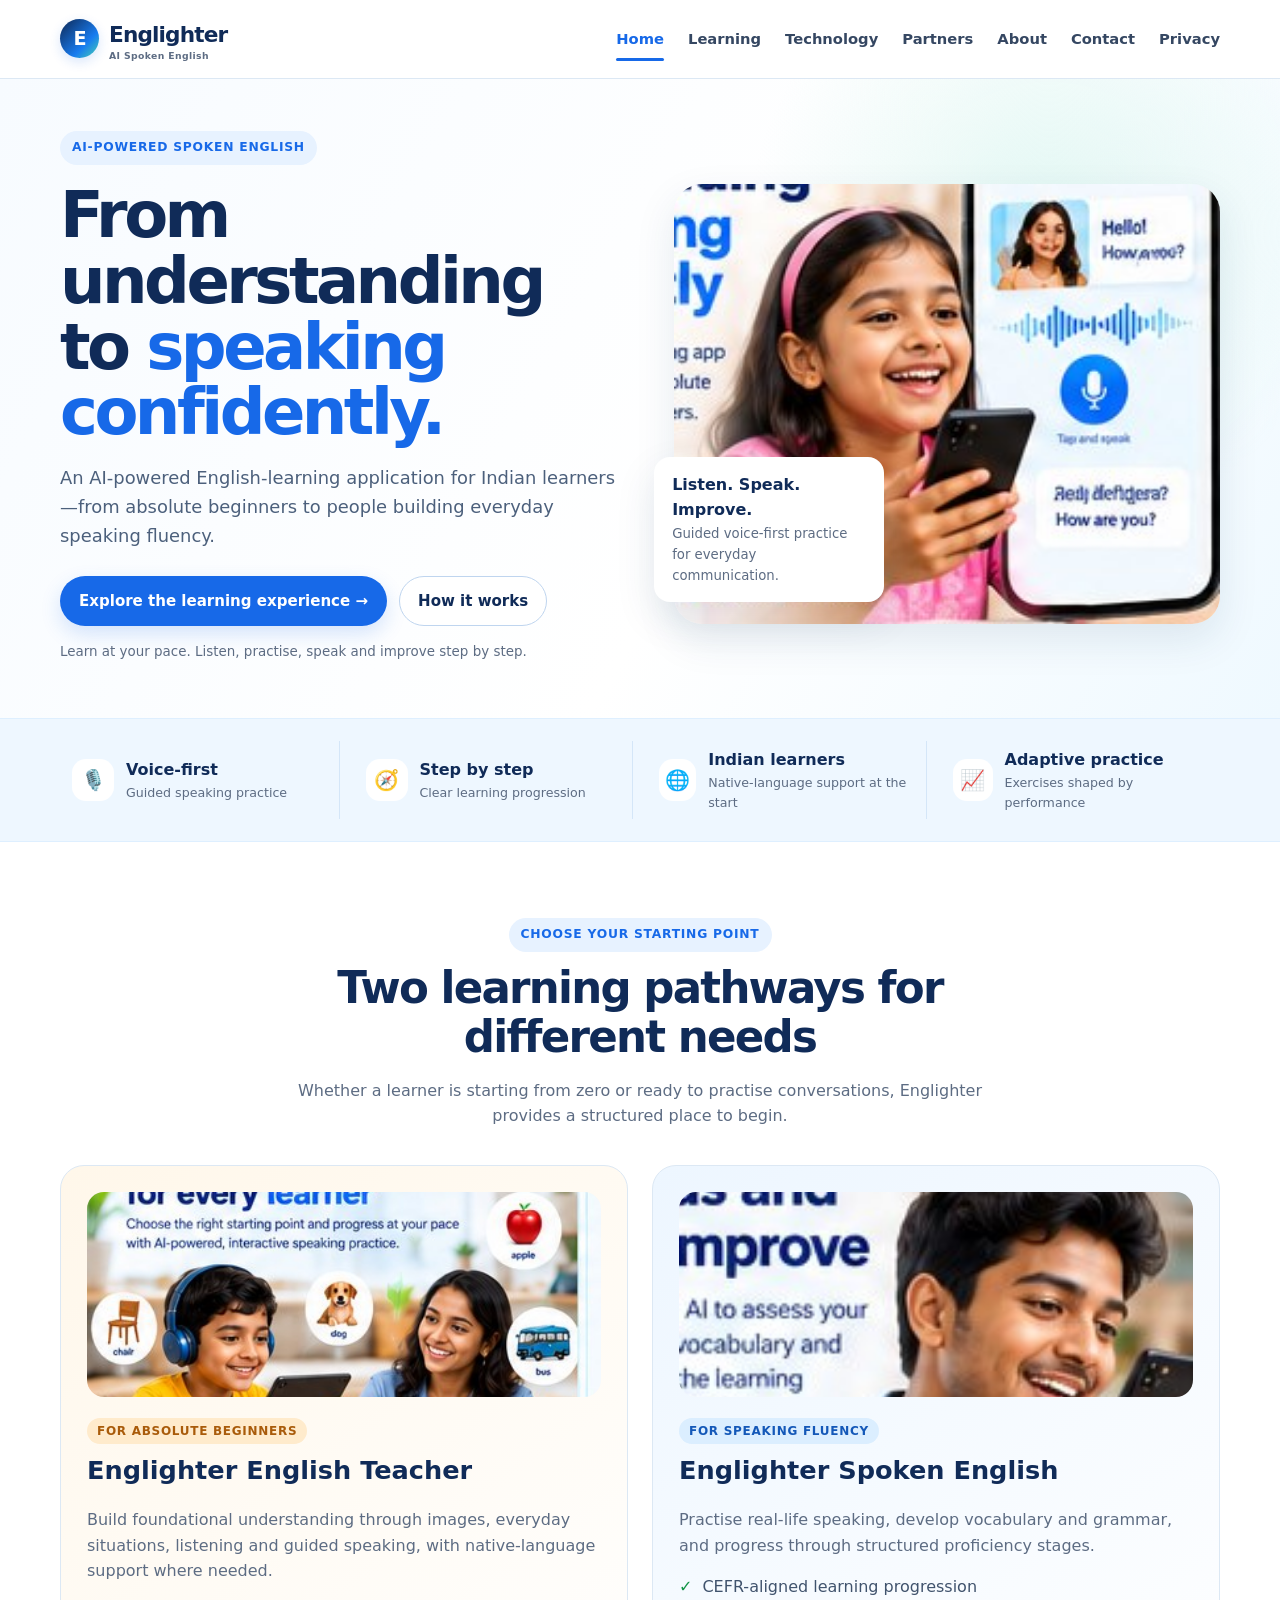
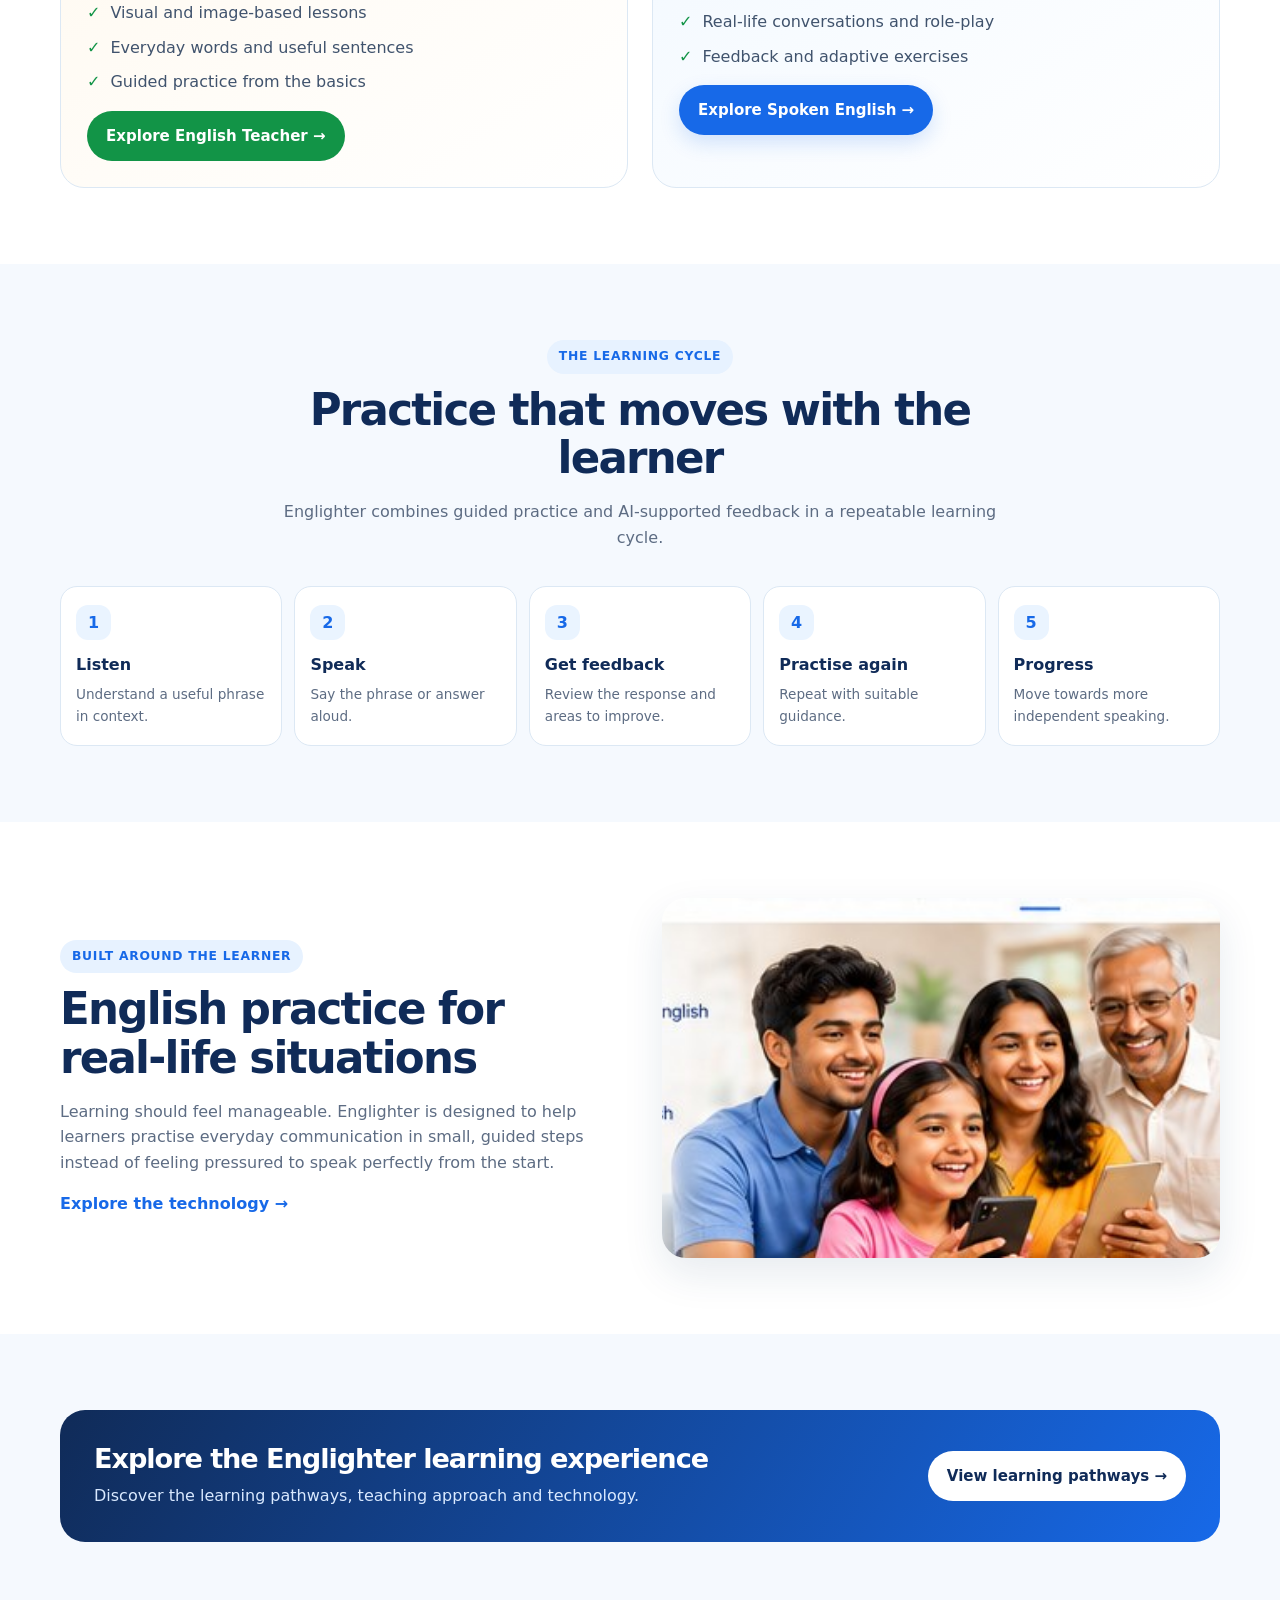
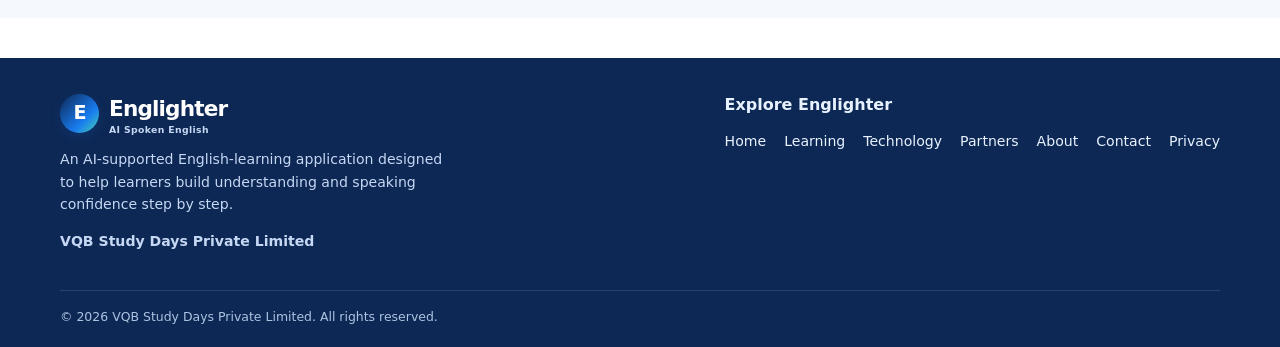
==== commit b14cfeee: "Add files via upload" ====
--- a/index.html
+++ b/index.html
@@ -1,7 +1,35 @@
-<!doctype html><html lang="en"><head><meta charset="utf-8"><meta name="viewport" content="width=device-width, initial-scale=1"><meta name="description" content="Englighter is an AI-powered spoken-English learning application designed to help beginners understand, practise and improve spoken English."><meta name="theme-color" content="#102a56"><title>AI Spoken English Learning | Englighter</title><link rel="stylesheet" href="styles.css"></head><body><header class="site-header"><div class="wrap nav"><a class="brand" href="index.html" aria-label="Englighter home">eng<span>lighter</span></a><nav class="navlinks" id="navlinks" aria-label="Main navigation"><a href="index.html" aria-current="page">Home</a><a href="learning.html">Learning experience</a><a href="technology.html">Technology</a><a href="about.html">About</a><a href="partners.html">Partners</a><a href="contact.html">Contact</a></nav><a class="btn btn-primary nav-cta" href="contact.html">Get in touch</a><button class="menu" id="menu" aria-label="Open menu" aria-expanded="false">☰</button></div></header><main><section class="hero" id="home"><div class="wrap hero-grid"><div><div class="eyebrow"><span class="dot"></span> AI-powered spoken-English learning</div><h1>From understanding to speaking — <em>one step at a time.</em></h1><p class="hero-copy">Englighter is designed for learners who need a clear starting point, guided speaking practice and a learning path that adapts as they improve. Begin with the basics and build towards more confident everyday communication.</p><div class="actions"><a class="btn btn-primary" href="learning.html">Explore the learning experience ↗</a><a class="btn btn-outline" href="contact.html">Ask about access</a><a class="btn btn-outline" href="tel:+919980054840">Call for enquiries: 9980054840</a></div><p class="small-note">Built around spoken interaction, beginner support and progress at the learner’s pace.</p></div><div class="visual" aria-label="Illustrative Englighter learning screen"><div class="orb"></div><div class="float-card float-one">🎧 Listen and speak<small>Practise at your pace</small></div><div class="phone"><div class="phone-top"></div><div class="app-label">ENLIGHTER · DAILY PRACTICE</div><h3 style="margin-top:8px">Let’s practise English</h3><p style="font-size:.83rem;margin-bottom:8px">Everyday phrases</p><div class="lesson"><small>Try saying this</small><strong>How are you today?</strong><small>Listen, repeat and practise</small></div><div class="sound" aria-hidden="true"><i></i><i></i><i></i><i></i><i></i><i></i><i></i><i></i><i></i></div><div style="display:flex;justify-content:space-between;font-size:.78rem;font-weight:700"><span>Practice cycle</span><span>Repeat</span></div><div class="progress"><span></span></div><div style="text-align:center;background:#2457d6;color:white;border-radius:12px;padding:11px;font-weight:700">Continue practice →</div></div><div class="float-card float-two">🌱 Learn. Practise. Improve.<small>Build confidence gradually</small></div></div></div></section>
-<section><div class="wrap"><div class="center"><div class="eyebrow">Designed for real learners</div><h2>English learning that starts where you are.</h2><p>Many learners need more than grammar rules or reading exercises. Englighter focuses on understanding, listening and speaking—with support for learners who are starting from very little English.</p></div><div class="features"><article class="feature"><div class="iconbox">🖼️</div><h3>Learn through context</h3><p>For foundational learning, visual situations and simple real-life interactions help introduce meaning before learners practise English.</p></article><article class="feature"><div class="iconbox">🎙️</div><h3>Speak, not just study</h3><p>Guided listening and spoken repetition help learners practise useful words, phrases and responses.</p></article><article class="feature"><div class="iconbox">🪜</div><h3>Progress step by step</h3><p>Learning activities can adjust in difficulty according to performance, supporting a more personalised path.</p></article></div></div></section>
-<section class="section-soft" id="programmes"><div class="wrap"><div class="center"><div class="eyebrow">Two learning pathways</div><h2>Start with the right foundation.</h2><p>Englighter brings beginner-friendly learning and structured spoken-English practice into one learning approach.</p></div><div class="program-grid"><article class="program"><span class="tag">Foundational learning</span><h3>Englighter English Teacher</h3><p>For learners who may not yet understand English. Start with visual situations, familiar-language support and guided speaking.</p><ul><li>Real-life visual context</li><li>Native-language-assisted understanding</li><li>Listen, repeat and recall</li><li>Short, structured beginner lessons</li></ul><a class="btn btn-primary" href="learning.html#beginner">Explore beginner learning ↗</a></article><article class="program"><span class="tag">Spoken-English practice</span><h3>Englighter Spoken English</h3><p>For learners building spoken communication through progressive activities, feedback and adaptive practice.</p><ul><li>Guided listening and speaking</li><li>Grammar and vocabulary practice</li><li>Everyday conversational interaction</li><li>CEFR-aligned progression through defined levels</li></ul><a class="btn btn-outline" href="learning.html#spoken">Explore spoken English ↗</a></article></div></div></section>
-<section id="how"><div class="wrap"><div class="center"><div class="eyebrow">How Englighter works</div><h2>A learning loop that responds to the learner.</h2><p>Rather than relying only on a fixed sequence, the learning workflow uses performance signals to help select the next activity and practice level.</p></div><div class="steps"><article class="step"><h3>Speak</h3><p>The learner responds aloud during a guided activity.</p></article><article class="step"><h3>Assess</h3><p>The system evaluates relevant pronunciation, grammar, vocabulary and fluency signals.</p></article><article class="step"><h3>Adapt</h3><p>The next activity and difficulty can change based on performance.</p></article><article class="step"><h3>Practise</h3><p>The learner receives guided exercises and opportunities to try again.</p></article><article class="step"><h3>Progress</h3><p>Progression is informed by learning performance and level targets.</p></article></div><p style="text-align:center;margin-top:28px"><a class="btn btn-outline" href="technology.html">Explore the learning technology ↗</a></p></div></section>
-<section class="dark-band"><div class="wrap partner-grid"><div><div class="eyebrow" style="background:#294779;color:#e1eaff">For teachers and organisations</div><h2>Bring practical English learning to more people.</h2><p>Englighter welcomes enquiries from teachers, training organisations and potential local partners interested in making spoken-English practice more accessible.</p><a class="btn btn-outline" href="partners.html">Explore partnership enquiries ↗</a></div><div class="partner-card"><h3>Let’s start a conversation</h3><p>Tell us about your learning community, institution or interest in working with Englighter.</p><p><strong>Enquiries welcome from:</strong><br>Teachers · Learning centres · Educational institutions · Potential distribution partners</p><a class="btn btn-primary" href="contact.html">Contact the team</a></div></div></section>
-<section><div class="wrap"><div class="center"><div class="eyebrow">Frequently asked questions</div><h2>Questions, answered.</h2></div><div class="faq-list"><details class="faq-item"><summary>Who is Englighter designed for?</summary><p>Englighter is designed for learners who want to improve spoken English, including absolute beginners and people who understand some English but need more speaking practice.</p></details><details class="faq-item"><summary>Do I need to know English already?</summary><p>The foundational Englighter English Teacher pathway is designed for learners who may have little or no English understanding, using context and familiar-language support to get started.</p></details><details class="faq-item"><summary>How does the learning adapt?</summary><p>The learning workflow considers learner performance and can adjust difficulty, activity sequencing, repetition and corrective feedback.</p></details><details class="faq-item"><summary>Does Englighter teach a foreign accent?</summary><p>The methodology prioritises clear, understandable communication and improvement relative to a learner’s baseline—not imitation of a foreign accent.</p></details><details class="faq-item"><summary>How can I access the application?</summary><p>Contact us for current availability and access instructions. This website does not assume that public app-store access is available.</p></details></div></div></section>
-<section class="section-soft"><div class="wrap center"><div class="eyebrow">The company behind Englighter</div><h2>Built by VQB Study Days Private Limited.</h2><p>Englighter is the AI-supported spoken-English learning platform developed by VQB Study Days Private Limited, based in Karnataka, India.</p><a class="btn btn-primary" href="about.html">About the company ↗</a></div></section></main><footer class="footer"><div class="wrap"><div class="footer-grid"><div><a class="brand" href="index.html" style="color:#fff">eng<span>lighter</span></a><p>From understanding to speaking — powered by AI.</p><p>VQB Study Days Private Limited</p><p><strong>Enquiries:</strong> <a href="tel:+919980054840">+91 99800 54840</a></p></div><div class="footer-links"><a href="learning.html">Learning experience</a><a href="technology.html">Technology</a><a href="about.html">About</a><a href="partners.html">Partners</a><a href="contact.html">Contact</a><a href="privacy.html">Privacy</a></div></div><div class="legal">© <span data-year></span> VQB Study Days Private Limited. Englighter is a brand of VQB Study Days Private Limited.</div></div></footer><script src="script.js"></script></body></html>+<!doctype html>
+<html lang="en"><head><meta charset="utf-8"><meta name="viewport" content="width=device-width, initial-scale=1">
+<title>AI Spoken English Learning | Englighter</title><meta name="description" content="Discover Englighter, an AI-supported English-learning application with foundational learning and structured spoken-English practice.">
+<link rel="stylesheet" href="styles.css"></head><body><header class="site-header"><div class="container nav">
+<a class="brand" href="index.html"><span class="brand-mark">E</span><span>Englighter<small>AI Spoken English</small></span></a>
+<button class="menu-toggle" aria-label="Toggle navigation" aria-expanded="false">☰</button>
+<nav class="nav-links" aria-label="Main navigation"><a href="index.html" aria-current="page">Home</a><a href="learning.html" >Learning</a><a href="technology.html" >Technology</a><a href="partners.html" >Partners</a><a href="about.html" >About</a><a href="contact.html" >Contact</a><a href="privacy.html" >Privacy</a></nav>
+</div></header><main><section class="hero"><div class="container hero-grid"><div>
+<span class="eyebrow">AI-powered spoken English</span>
+<h1>From understanding<br>to <span>speaking confidently.</span></h1>
+<p class="lead">An AI-powered English-learning application for Indian learners—from absolute beginners to people building everyday speaking fluency.</p>
+<div class="hero-actions"><a class="btn btn-blue" href="learning.html">Explore the learning experience →</a><a class="btn btn-outline" href="#how-it-works">How it works</a></div>
+<p class="micro-note">Learn at your pace. Listen, practise, speak and improve step by step.</p></div>
+<div class="hero-image"><img src="assets/home-learner.jpg" alt="Young learner practising English with a smartphone"><div class="image-badge">Listen. Speak. Improve.<span>Guided voice-first practice for everyday communication.</span></div></div>
+</div></section>
+<section class="feature-strip"><div class="container feature-grid">
+<div class="feature-stat"><span class="feature-icon">🎙️</span><div><strong>Voice-first</strong><small>Guided speaking practice</small></div></div>
+<div class="feature-stat"><span class="feature-icon">🧭</span><div><strong>Step by step</strong><small>Clear learning progression</small></div></div>
+<div class="feature-stat"><span class="feature-icon">🌐</span><div><strong>Indian learners</strong><small>Native-language support at the start</small></div></div>
+<div class="feature-stat"><span class="feature-icon">📈</span><div><strong>Adaptive practice</strong><small>Exercises shaped by performance</small></div></div>
+</div></section>
+<section class="section"><div class="container"><div class="section-head"><span class="eyebrow">Choose your starting point</span><h2>Two learning pathways for different needs</h2><p>Whether a learner is starting from zero or ready to practise conversations, Englighter provides a structured place to begin.</p></div>
+<div class="pathway-grid">
+<article class="pathway"><img src="assets/learning-pathways.jpg" alt="Beginner learning English through visual examples"><span class="tag">For absolute beginners</span><h3>Englighter English Teacher</h3><p>Build foundational understanding through images, everyday situations, listening and guided speaking, with native-language support where needed.</p><ul class="checks"><li>Visual and image-based lessons</li><li>Everyday words and useful sentences</li><li>Guided practice from the basics</li></ul><a class="btn btn-green" href="learning.html#english-teacher">Explore English Teacher →</a></article>
+<article class="pathway blue"><img src="assets/technology.jpg" alt="Learner practising spoken English with a phone"><span class="tag blue">For speaking fluency</span><h3>Englighter Spoken English</h3><p>Practise real-life speaking, develop vocabulary and grammar, and progress through structured proficiency stages.</p><ul class="checks"><li>CEFR-aligned learning progression</li><li>Real-life conversations and role-play</li><li>Feedback and adaptive exercises</li></ul><a class="btn btn-blue" href="learning.html#spoken-english">Explore Spoken English →</a></article>
+</div></div></section>
+<section class="section section-soft" id="how-it-works"><div class="container"><div class="section-head"><span class="eyebrow">The learning cycle</span><h2>Practice that moves with the learner</h2><p>Englighter combines guided practice and AI-supported feedback in a repeatable learning cycle.</p></div>
+<div class="steps"><div class="step"><h3>Listen</h3><p>Understand a useful phrase in context.</p></div><div class="step"><h3>Speak</h3><p>Say the phrase or answer aloud.</p></div><div class="step"><h3>Get feedback</h3><p>Review the response and areas to improve.</p></div><div class="step"><h3>Practise again</h3><p>Repeat with suitable guidance.</p></div><div class="step"><h3>Progress</h3><p>Move towards more independent speaking.</p></div></div></div></section>
+<section class="section"><div class="container split"><div><span class="eyebrow">Built around the learner</span><h2>English practice for real-life situations</h2><p>Learning should feel manageable. Englighter is designed to help learners practise everyday communication in small, guided steps instead of feeling pressured to speak perfectly from the start.</p><a class="text-link" href="technology.html">Explore the technology →</a></div><img src="assets/about-learners.jpg" alt="Learners of different ages exploring English together"></div></section>
+<section class="section section-soft"><div class="container"><div class="cta-band"><div><h2>Explore the Englighter learning experience</h2><p>Discover the learning pathways, teaching approach and technology.</p></div><a class="btn" href="learning.html">View learning pathways →</a></div></div></section></main><footer class="footer"><div class="container"><div class="footer-top">
+<div><a class="brand" href="index.html"><span class="brand-mark">E</span><span>Englighter<small>AI Spoken English</small></span></a>
+<p>An AI-supported English-learning application designed to help learners build understanding and speaking confidence step by step.</p>
+<p><strong>VQB Study Days Private Limited</strong></p></div>
+<div><strong>Explore Englighter</strong><div class="footer-links" style="margin-top:12px"><a href="index.html">Home</a><a href="learning.html">Learning</a><a href="technology.html">Technology</a><a href="partners.html">Partners</a><a href="about.html">About</a><a href="contact.html">Contact</a><a href="privacy.html">Privacy</a></div></div>
+</div><div class="copyright">© 2026 VQB Study Days Private Limited. All rights reserved.</div></div></footer><script src="script.js"></script></body></html>
--- a/styles.css
+++ b/styles.css
@@ -1,6 +1,5 @@
-@import url('https://fonts.googleapis.com/css2?family=DM+Sans:wght@400;500;600;700&family=Manrope:wght@400;500;600;700;800&display=swap');
-:root{--navy:#102a56;--blue:#2457d6;--sky:#eaf2ff;--ink:#17233b;--muted:#5c6880;--mint:#dff8ee;--line:#e4eaf3;--white:#fff;--soft:#f6f8fc;--purple:#ece8ff}
-*{box-sizing:border-box}html{scroll-behavior:smooth;scroll-padding-top:90px}body{margin:0;font-family:'DM Sans',sans-serif;color:var(--ink);line-height:1.65;background:#fff}h1,h2,h3{font-family:Manrope,sans-serif;line-height:1.15;letter-spacing:-.035em;margin:0 0 16px}h1{font-size:clamp(2.7rem,5.5vw,4.8rem)}h2{font-size:clamp(2rem,3.6vw,3.1rem)}h3{font-size:1.25rem}p{color:var(--muted);margin:0 0 16px}a{color:inherit;text-decoration:none}.wrap{width:min(1160px,calc(100% - 40px));margin:auto}.site-header{position:sticky;top:0;z-index:20;background:#ffffffed;backdrop-filter:blur(12px);border-bottom:1px solid #e8edf5}.nav{height:76px;display:flex;align-items:center;justify-content:space-between;gap:24px}.brand{font:800 1.55rem Manrope,sans-serif;letter-spacing:-.06em;color:var(--navy);white-space:nowrap}.brand span{color:var(--blue)}.navlinks{display:flex;align-items:center;gap:22px;font-size:.91rem;font-weight:700}.navlinks a:hover,.navlinks a[aria-current=page]{color:var(--blue)}.menu{display:none;border:0;background:none;font-size:1.55rem;color:var(--navy)}.btn{display:inline-flex;align-items:center;justify-content:center;gap:8px;border-radius:999px;padding:12px 19px;font-weight:700;transition:.2s;border:1px solid transparent;cursor:pointer;font:700 .95rem 'DM Sans',sans-serif}.btn-primary{background:var(--blue);color:#fff;box-shadow:0 8px 20px #2457d628}.btn-primary:hover{background:#1947bd;transform:translateY(-1px)}.btn-outline{border-color:#cbd6e8;color:var(--navy);background:#fff}.btn-outline:hover{border-color:var(--blue);color:var(--blue)}.eyebrow{display:inline-flex;gap:9px;align-items:center;background:#e5edff;color:#204bb4;padding:7px 12px;border-radius:999px;font-size:.8rem;font-weight:800;margin-bottom:22px}.dot{width:8px;height:8px;background:#27b58a;border-radius:50%}.hero{background:linear-gradient(135deg,#f4f8ff 0%,#fff 57%,#e9f8f4 100%);padding:72px 0 78px;overflow:hidden}.hero-grid{display:grid;grid-template-columns:1.04fr .96fr;gap:45px;align-items:center}.hero h1 em{font-style:normal;color:var(--blue)}.hero-copy{font-size:1.12rem;max-width:620px;margin:22px 0 27px}.actions{display:flex;gap:12px;flex-wrap:wrap}.small-note{font-size:.85rem;margin-top:17px}.visual{position:relative;min-height:440px;display:grid;place-items:center}.orb{position:absolute;width:350px;height:350px;border-radius:50%;background:linear-gradient(145deg,#dce8ff,#d9f7ec);right:7%;top:7%}.phone{position:relative;width:270px;border:9px solid #17243b;border-radius:37px;background:#fff;padding:18px;box-shadow:0 28px 65px #122b5930;transform:rotate(2deg)}.phone-top{height:5px;width:65px;background:#d9deea;border-radius:10px;margin:0 auto 20px}.app-label{font-size:.7rem;font-weight:800;color:var(--blue);letter-spacing:.04em}.lesson{background:#f3f6fc;border-radius:17px;padding:15px;margin:12px 0}.lesson strong{display:block;font-size:1rem;color:var(--navy)}.lesson small{color:var(--muted)}.sound{display:flex;gap:5px;align-items:center;justify-content:center;height:68px;background:#e8f8f2;border-radius:15px;margin:15px 0}.sound i{display:block;width:5px;border-radius:8px;background:#24a77d}.sound i:nth-child(1),.sound i:nth-child(9){height:14px}.sound i:nth-child(2),.sound i:nth-child(8){height:26px}.sound i:nth-child(3),.sound i:nth-child(7){height:38px}.sound i:nth-child(4),.sound i:nth-child(6){height:48px}.sound i:nth-child(5){height:32px}.progress{height:7px;border-radius:9px;background:#e7ecf5;margin:10px 0 15px;overflow:hidden}.progress span{display:block;width:68%;height:100%;background:var(--blue);border-radius:9px}.float-card{position:absolute;background:#fff;padding:13px 16px;border-radius:15px;box-shadow:0 12px 35px #122b5920;font-weight:800;color:var(--navy);font-size:.92rem}.float-card small{display:block;font-weight:500;color:var(--muted)}.float-one{top:57px;left:0}.float-two{bottom:45px;right:0}section{padding:82px 0}.section-soft{background:var(--soft)}.center{text-align:center;max-width:770px;margin:0 auto 42px}.center p{font-size:1.04rem}.features{display:grid;grid-template-columns:repeat(3,1fr);gap:20px}.feature,.card{border:1px solid var(--line);border-radius:22px;padding:26px;background:#fff}.iconbox{height:48px;width:48px;border-radius:15px;background:var(--sky);display:grid;place-items:center;font-size:1.35rem;margin-bottom:18px}.feature p,.card p{font-size:.96rem;margin:0}.program-grid{display:grid;grid-template-columns:1fr 1fr;gap:22px}.program{border-radius:24px;padding:32px;background:#fff;border:1px solid var(--line)}.program:nth-child(2){background:var(--navy);color:#fff}.program:nth-child(2) p{color:#d2ddf2}.tag{display:inline-block;border-radius:999px;background:#e7efff;color:#214bb0;font-weight:800;font-size:.78rem;padding:6px 10px;margin-bottom:17px}.program:nth-child(2) .tag{background:#294779;color:#e1eaff}.program ul,.checklist{padding-left:20px;color:var(--muted)}.program:nth-child(2) ul{color:#d2ddf2}.program li,.checklist li{margin:8px 0}.program .btn{margin-top:10px}.steps{display:grid;grid-template-columns:repeat(5,1fr);gap:16px;counter-reset:step}.step{border-top:3px solid var(--blue);padding:18px 5px 0}.step:before{counter-increment:step;content:'0' counter(step);display:block;font:800 1.8rem Manrope,sans-serif;color:var(--blue);margin-bottom:12px}.step p{font-size:.93rem}.pathways{display:grid;grid-template-columns:1fr 1fr;gap:22px}.pathway{padding:27px;border-radius:22px;background:#fff;border:1px solid var(--line)}.pathway h3{color:var(--navy)}.level-row{display:flex;flex-wrap:wrap;gap:7px;margin:18px 0}.level{background:#eaf2ff;color:#214bb0;border-radius:8px;padding:6px 9px;font-size:.78rem;font-weight:800}.callout{background:var(--mint);border:1px solid #c5eddf;padding:24px;border-radius:18px}.dark-band{background:linear-gradient(125deg,#102a56,#1f4a91);color:#fff}.dark-band p{color:#d9e4f8}.partner-grid{display:grid;grid-template-columns:1fr .8fr;gap:55px;align-items:center}.partner-card{background:#fff;color:var(--ink);padding:29px;border-radius:22px}.partner-card p{color:var(--muted)}.partner-card .btn{width:100%}.faq-list{max-width:820px;margin:auto}.faq-item{border-bottom:1px solid var(--line);padding:19px 0}.faq-item summary{font-weight:800;cursor:pointer;list-style:none;display:flex;justify-content:space-between;gap:20px}.faq-item summary:after{content:'+';font-size:1.4rem;color:var(--blue)}.faq-item[open] summary:after{content:'−'}.faq-item p{padding-top:13px;margin:0}.page-hero{background:linear-gradient(135deg,#f4f8ff,#fff 70%,#e9f8f4);padding:68px 0 58px}.page-hero .intro{max-width:790px;font-size:1.12rem}.prose{max-width:850px}.prose h2{font-size:1.8rem;margin-top:36px}.prose h3{margin-top:25px}.prose li{color:var(--muted);margin:8px 0}.contact-grid{display:grid;grid-template-columns:.8fr 1fr;gap:48px}.contact-box{background:#fff;border:1px solid var(--line);border-radius:22px;padding:28px}.contact-box label{display:block;font-weight:800;font-size:.9rem;margin:12px 0 6px}.contact-box input,.contact-box textarea,.contact-box select{width:100%;padding:13px 14px;border:1px solid #d6dfed;border-radius:10px;font:inherit;background:#fff}.contact-box textarea{min-height:120px;resize:vertical}.contact-box button{margin-top:16px;width:100%}.form-note{font-size:.82rem;margin:12px 0 0}.contact-detail{padding:15px 0;border-bottom:1px solid var(--line)}.contact-detail strong{display:block;color:var(--navy)}.footer{background:#0b1d3b;color:#fff;padding:42px 0}.footer-grid{display:flex;justify-content:space-between;gap:30px;align-items:flex-start}.footer p{color:#b7c5df;margin:8px 0 0;font-size:.9rem}.footer-links{display:flex;gap:17px;flex-wrap:wrap;font-size:.9rem;color:#e0e8f8}.footer-links a:hover{color:#fff;text-decoration:underline}.legal{font-size:.78rem;color:#9fb0d0;margin-top:25px;border-top:1px solid #263a5b;padding-top:18px}.pill-row{display:flex;flex-wrap:wrap;gap:9px;margin:18px 0}.pill{border:1px solid #dce5f1;border-radius:999px;padding:7px 11px;font-size:.84rem;font-weight:700;color:var(--navy);background:white}.note-box{border-left:4px solid var(--blue);background:#f4f7ff;padding:17px 20px;border-radius:0 12px 12px 0;color:var(--muted)}
-@media(max-width:900px){.navlinks{gap:12px;font-size:.82rem}.nav>.nav-cta{display:none}.steps{grid-template-columns:repeat(2,1fr)}}
-@media(max-width:760px){.navlinks{display:none;position:absolute;top:68px;left:20px;right:20px;background:#fff;padding:22px;border:1px solid var(--line);border-radius:18px;box-shadow:0 15px 30px #122b5918;flex-direction:column;align-items:stretch}.navlinks.open{display:flex}.menu{display:block}.hero{padding:48px 0}.hero-grid,.partner-grid,.contact-grid{grid-template-columns:1fr}.visual{min-height:410px}.features,.steps,.program-grid,.pathways{grid-template-columns:1fr}section{padding:62px 0}.partner-grid{gap:28px}.footer-grid{align-items:flex-start;flex-direction:column}.page-hero{padding:50px 0 42px}}
-@media(prefers-reduced-motion:reduce){html{scroll-behavior:auto}*{transition:none!important}}
+
+:root{--navy:#102b58;--blue:#1769e8;--blue2:#eaf4ff;--green:#129447;--ink:#23334d;--muted:#5d6c83;--line:#dce8f4;--white:#fff;--soft:#f5f9fe;--orange:#ef8b22;--shadow:0 16px 40px rgba(20,56,102,.10)}
+*{box-sizing:border-box}html{scroll-behavior:smooth}body{margin:0;font-family:Inter,ui-sans-serif,system-ui,-apple-system,"Segoe UI",Arial,sans-serif;color:var(--ink);background:#fff;line-height:1.6}a{color:inherit;text-decoration:none}img{display:block;max-width:100%}.container{width:min(1160px,92%);margin:auto}.site-header{position:sticky;top:0;z-index:10;background:rgba(255,255,255,.96);backdrop-filter:blur(12px);border-bottom:1px solid var(--line)}.nav{min-height:78px;display:flex;align-items:center;justify-content:space-between;gap:24px}.brand{display:flex;align-items:center;gap:10px;font-weight:850;color:var(--navy);font-size:1.35rem;letter-spacing:-.04em}.brand-mark{width:39px;height:39px;border-radius:50%;background:linear-gradient(135deg,#0d2753,#187cf0 65%,#48d3b1);display:grid;place-items:center;color:#fff;font-weight:900;font-size:1.2rem;box-shadow:0 4px 12px #1769e82a}.brand small{display:block;font-size:.58rem;letter-spacing:.04em;line-height:1;color:var(--muted);font-weight:650;margin-top:-2px}.nav-links{display:flex;align-items:center;gap:24px;font-size:.92rem;font-weight:650;color:#354762}.nav-links a:hover,.nav-links a[aria-current=page]{color:var(--blue)}.nav-links a[aria-current=page]{position:relative}.nav-links a[aria-current=page]:after{content:"";position:absolute;height:3px;bottom:-10px;left:0;right:0;border-radius:4px;background:var(--blue)}.menu-toggle{display:none;border:1px solid var(--line);border-radius:10px;background:#fff;padding:9px 12px;font-size:1.1rem}.btn{display:inline-flex;align-items:center;justify-content:center;gap:9px;padding:12px 18px;border-radius:999px;font-weight:750;font-size:.94rem;border:1px solid transparent;transition:.2s}.btn:hover{transform:translateY(-1px)}.btn-blue{background:var(--blue);color:#fff;box-shadow:0 8px 20px #1769e82c}.btn-green{background:var(--green);color:#fff}.btn-outline{border-color:#bfd5ef;color:var(--navy);background:#fff}.eyebrow{display:inline-flex;align-items:center;gap:8px;background:#e7f2ff;color:#1769e8;padding:7px 12px;border-radius:999px;font-size:.77rem;font-weight:800;letter-spacing:.06em;text-transform:uppercase}.hero{padding:52px 0 42px;background:radial-gradient(circle at 82% 24%,#e2f7f3 0,transparent 26%),linear-gradient(120deg,#f7fbff,#fff 58%,#eff9ff)}.hero-grid{display:grid;grid-template-columns:1.02fr .98fr;align-items:center;gap:46px}.hero h1{font-size:clamp(2.7rem,5vw,4.6rem);line-height:1.03;letter-spacing:-.055em;color:var(--navy);margin:18px 0}.hero h1 span{color:var(--blue)}.lead{font-size:1.12rem;color:#4c607c;max-width:610px}.hero-actions{display:flex;flex-wrap:wrap;gap:12px;margin:26px 0 15px}.micro-note{font-size:.84rem;color:var(--muted)}.hero-image{position:relative}.hero-image img{width:100%;height:440px;object-fit:cover;border-radius:28px;box-shadow:var(--shadow)}.image-badge{position:absolute;left:-20px;bottom:22px;background:#fff;padding:15px 18px;border-radius:16px;box-shadow:var(--shadow);max-width:230px;font-weight:750;color:var(--navy)}.image-badge span{display:block;font-size:.83rem;color:var(--muted);font-weight:500}.feature-strip{padding:22px 0;background:#eef7ff;border-top:1px solid #deefff;border-bottom:1px solid #deefff}.feature-grid{display:grid;grid-template-columns:repeat(4,1fr);gap:14px}.feature-stat{display:flex;gap:12px;align-items:center;padding:6px 12px;border-right:1px solid #d4e6f8}.feature-stat:last-child{border:0}.feature-icon{width:42px;height:42px;border-radius:14px;display:grid;place-items:center;background:#fff;color:var(--blue);font-size:1.25rem}.feature-stat strong{display:block;color:var(--navy);font-size:1rem}.feature-stat small{display:block;color:var(--muted);font-size:.79rem}.section{padding:76px 0}.section-soft{background:var(--soft)}.section-head{max-width:720px;margin:0 auto 36px;text-align:center}.section h2,.page-hero h1{color:var(--navy);font-size:clamp(2rem,3.4vw,3rem);line-height:1.12;letter-spacing:-.04em;margin:12px 0}.section-head p,.section p{color:var(--muted)}.cards{display:grid;grid-template-columns:repeat(3,1fr);gap:22px}.card{border:1px solid var(--line);border-radius:22px;background:#fff;overflow:hidden;box-shadow:0 8px 26px rgba(30,68,112,.05)}.card img{width:100%;height:205px;object-fit:cover}.card-body{padding:23px}.card h3{margin:0 0 8px;color:var(--navy);font-size:1.22rem}.card p{margin:0 0 16px}.text-link{color:var(--blue);font-weight:800}.pathway-grid{display:grid;grid-template-columns:1fr 1fr;gap:24px}.pathway{border-radius:24px;padding:26px;border:1px solid var(--line);background:linear-gradient(145deg,#fff7ea,#fff)}.pathway.blue{background:linear-gradient(145deg,#edf6ff,#fff)}.pathway img{height:205px;width:100%;object-fit:cover;border-radius:17px;margin-bottom:20px}.pathway h3{font-size:1.6rem;color:var(--navy);margin:8px 0}.tag{font-size:.75rem;font-weight:800;text-transform:uppercase;letter-spacing:.06em;color:#a95b0a;background:#ffebcc;padding:6px 10px;border-radius:999px}.tag.blue{color:#1458b8;background:#dbeeff}.checks{padding:0;list-style:none;margin:16px 0}.checks li{margin:9px 0;color:#40536d}.checks li:before{content:"✓";font-weight:900;color:var(--green);margin-right:10px}.split{display:grid;grid-template-columns:1fr 1fr;align-items:center;gap:44px}.split img{width:100%;height:360px;object-fit:cover;border-radius:24px;box-shadow:var(--shadow)}.icon-grid{display:grid;grid-template-columns:repeat(3,1fr);gap:15px}.icon-card{padding:20px;border:1px solid var(--line);border-radius:18px;background:#fff}.icon-card .emoji{font-size:1.6rem}.icon-card h3{margin:8px 0;color:var(--navy);font-size:1.02rem}.icon-card p{font-size:.9rem;margin:0}.steps{display:grid;grid-template-columns:repeat(5,1fr);gap:12px;counter-reset:step}.step{padding:18px 15px;background:#fff;border:1px solid var(--line);border-radius:17px}.step:before{counter-increment:step;content:counter(step);display:grid;place-items:center;width:35px;height:35px;background:var(--blue2);color:var(--blue);border-radius:12px;font-weight:900;margin-bottom:12px}.step h3{font-size:1rem;color:var(--navy);margin:0 0 6px}.step p{font-size:.85rem;margin:0}.page-hero{padding:52px 0;background:linear-gradient(120deg,#f0f7ff,#fff 62%,#eaf9f5)}.page-hero-grid{display:grid;grid-template-columns:1fr .85fr;align-items:center;gap:42px}.page-hero img{height:330px;width:100%;object-fit:cover;border-radius:25px;box-shadow:var(--shadow)}.page-hero p{font-size:1.1rem;color:var(--muted);max-width:640px}.level-row{display:grid;grid-template-columns:repeat(4,1fr);gap:14px;margin-top:25px}.level{padding:18px;border-radius:16px;text-align:center;background:#fff;border:1px solid var(--line)}.level strong{display:block;color:var(--blue);font-size:1.1rem}.level span{font-size:.85rem;color:var(--muted)}.cta-band{padding:34px;border-radius:25px;background:linear-gradient(120deg,#102b58,#1769e8);color:#fff;display:flex;justify-content:space-between;align-items:center;gap:25px}.cta-band h2{color:#fff;margin:0 0 8px;font-size:1.7rem}.cta-band p{color:#d9e9ff;margin:0}.cta-band .btn{background:#fff;color:var(--navy);flex-shrink:0}.footer{background:#0d2854;color:#e8f2ff;padding:34px 0 20px;margin-top:40px}.footer-top{display:flex;justify-content:space-between;align-items:flex-start;gap:30px}.footer .brand{color:#fff}.footer .brand small{color:#c6d8f4}.footer p{color:#c6d8f4;font-size:.88rem;max-width:400px}.footer-links{display:flex;flex-wrap:wrap;gap:18px;font-size:.88rem}.footer-links a:hover{color:#8ed7ff}.copyright{border-top:1px solid #28436b;margin-top:24px;padding-top:16px;font-size:.78rem;color:#adc3e2}.contact-grid{display:grid;grid-template-columns:.8fr 1.2fr;gap:26px;align-items:start}.contact-card,.form-card{padding:28px;border:1px solid var(--line);border-radius:22px;background:#fff;box-shadow:var(--shadow)}.contact-card img{height:180px;width:100%;object-fit:cover;border-radius:16px;margin-bottom:20px}.contact-item{padding:13px 0;border-bottom:1px solid var(--line)}.contact-item:last-child{border:0}.contact-item strong{display:block;color:var(--navy)}.contact-item a{color:var(--blue);font-weight:800}.form-grid{display:grid;grid-template-columns:1fr 1fr;gap:15px}.field{display:flex;flex-direction:column;gap:6px}.field.full{grid-column:1/-1}.field label{font-weight:750;font-size:.88rem;color:var(--navy)}input,select,textarea{font:inherit;width:100%;padding:12px 13px;border:1px solid #ccdae9;border-radius:10px;background:#fbfdff;color:var(--ink)}textarea{min-height:140px;resize:vertical}.form-note{font-size:.82rem;color:var(--muted)}.privacy-list{display:grid;grid-template-columns:repeat(2,1fr);gap:16px}.privacy-item{display:flex;gap:14px;padding:18px;border:1px solid var(--line);border-radius:16px;background:#fff}.privacy-item .emoji{font-size:1.5rem}.privacy-item h3{margin:0;color:var(--navy)}.privacy-item p{margin:5px 0 0;font-size:.9rem}.notice{padding:16px 18px;border-left:4px solid #e6a33b;background:#fff8e9;border-radius:10px;color:#705222}.mobile-only{display:none}
+@media(max-width:900px){.nav{flex-wrap:wrap;padding:14px 0}.menu-toggle{display:block}.nav-links{display:none;width:100%;flex-direction:column;align-items:flex-start;gap:14px;padding:12px 0 8px}.nav-links.open{display:flex}.nav-links a[aria-current=page]:after{display:none}.hero-grid,.page-hero-grid,.split,.contact-grid{grid-template-columns:1fr}.hero{padding-top:35px}.hero-image img{height:360px}.image-badge{left:10px}.feature-grid{grid-template-columns:repeat(2,1fr)}.feature-stat:nth-child(2){border-right:0}.cards{grid-template-columns:repeat(2,1fr)}.steps{grid-template-columns:repeat(3,1fr)}.icon-grid{grid-template-columns:repeat(2,1fr)}.page-hero img{height:300px}.footer-top{flex-direction:column}.cta-band{align-items:flex-start;flex-direction:column}}
+@media(max-width:560px){.container{width:min(100% - 30px,1160px)}.brand{font-size:1.15rem}.hero h1{font-size:2.75rem}.hero-image img{height:300px}.feature-grid,.cards,.pathway-grid,.icon-grid,.steps,.level-row,.privacy-list,.form-grid{grid-template-columns:1fr}.feature-stat{border-right:0;border-bottom:1px solid #d4e6f8;padding:9px}.feature-stat:last-child{border-bottom:0}.section{padding:54px 0}.page-hero{padding:38px 0}.page-hero h1{font-size:2.45rem}.page-hero img{height:250px}.split img{height:260px}.card img{height:190px}.contact-card,.form-card{padding:20px}.cta-band{padding:25px}.field.full{grid-column:auto}}
